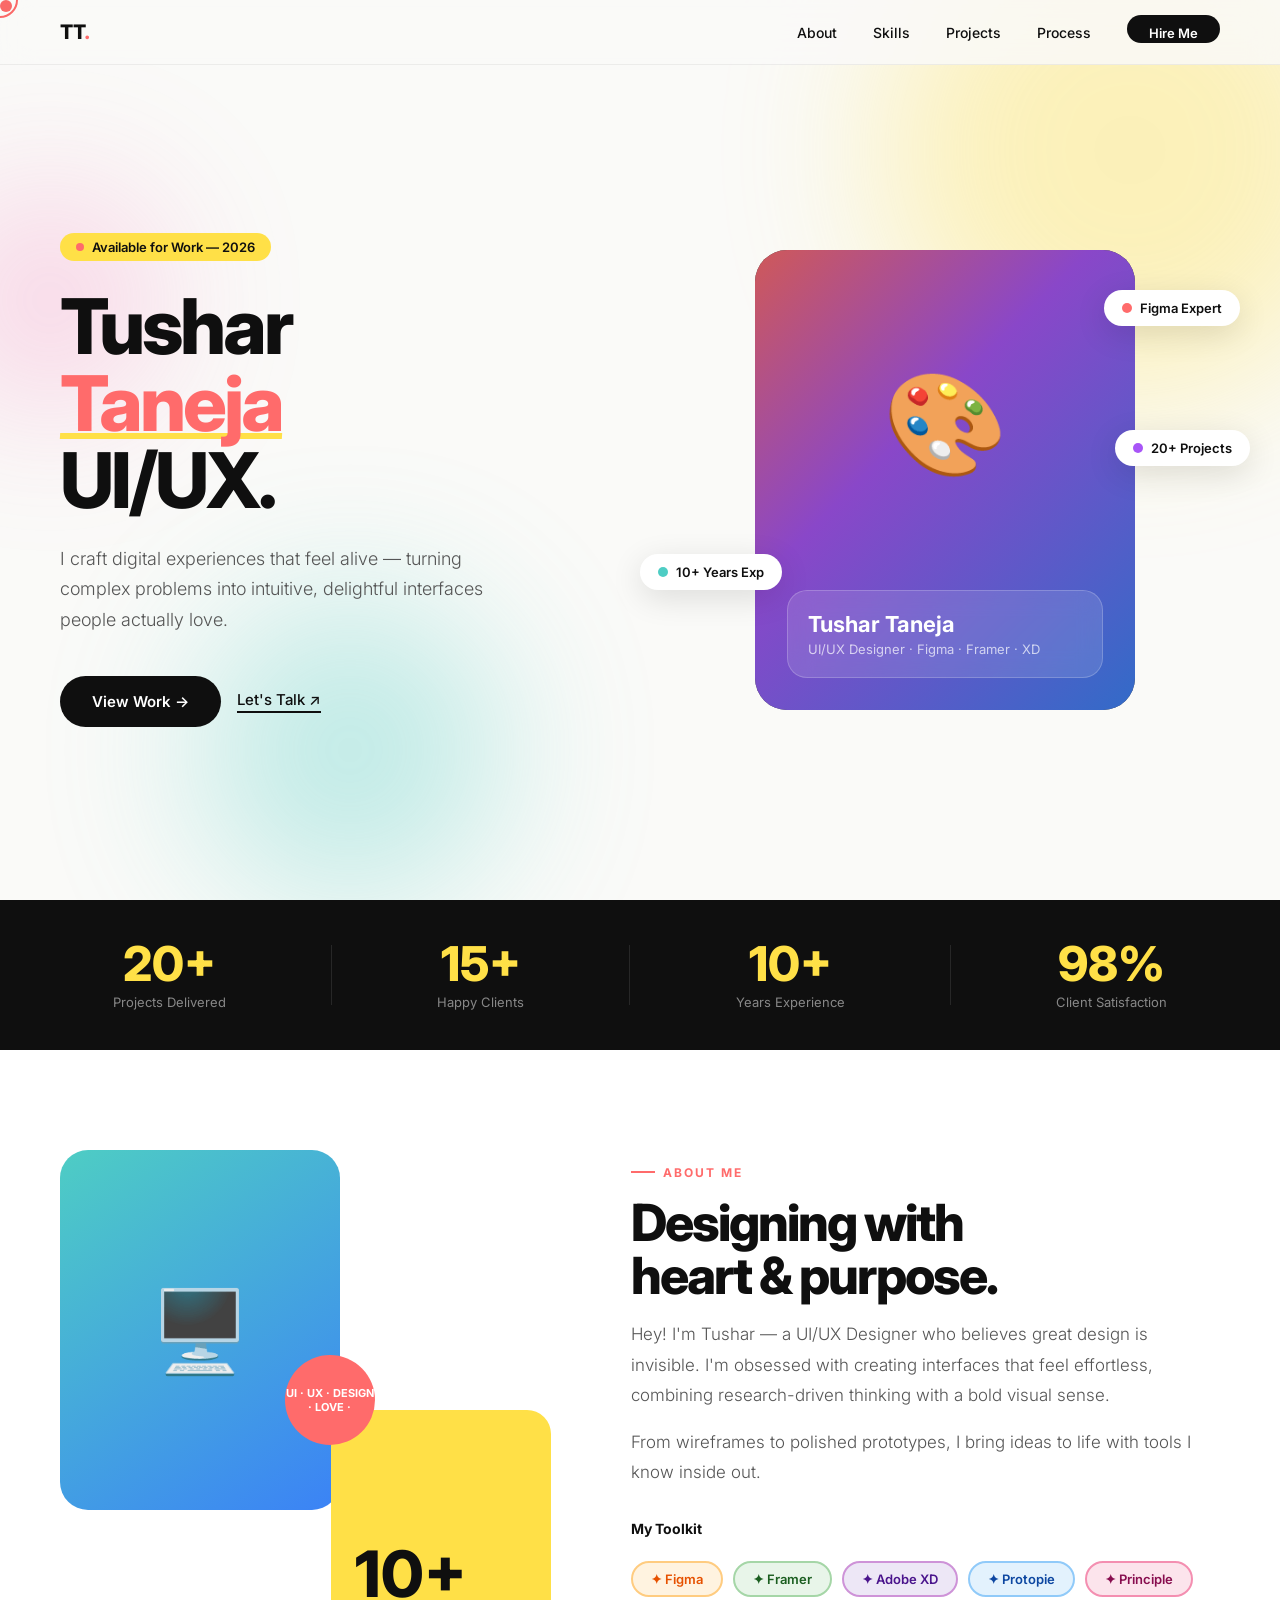
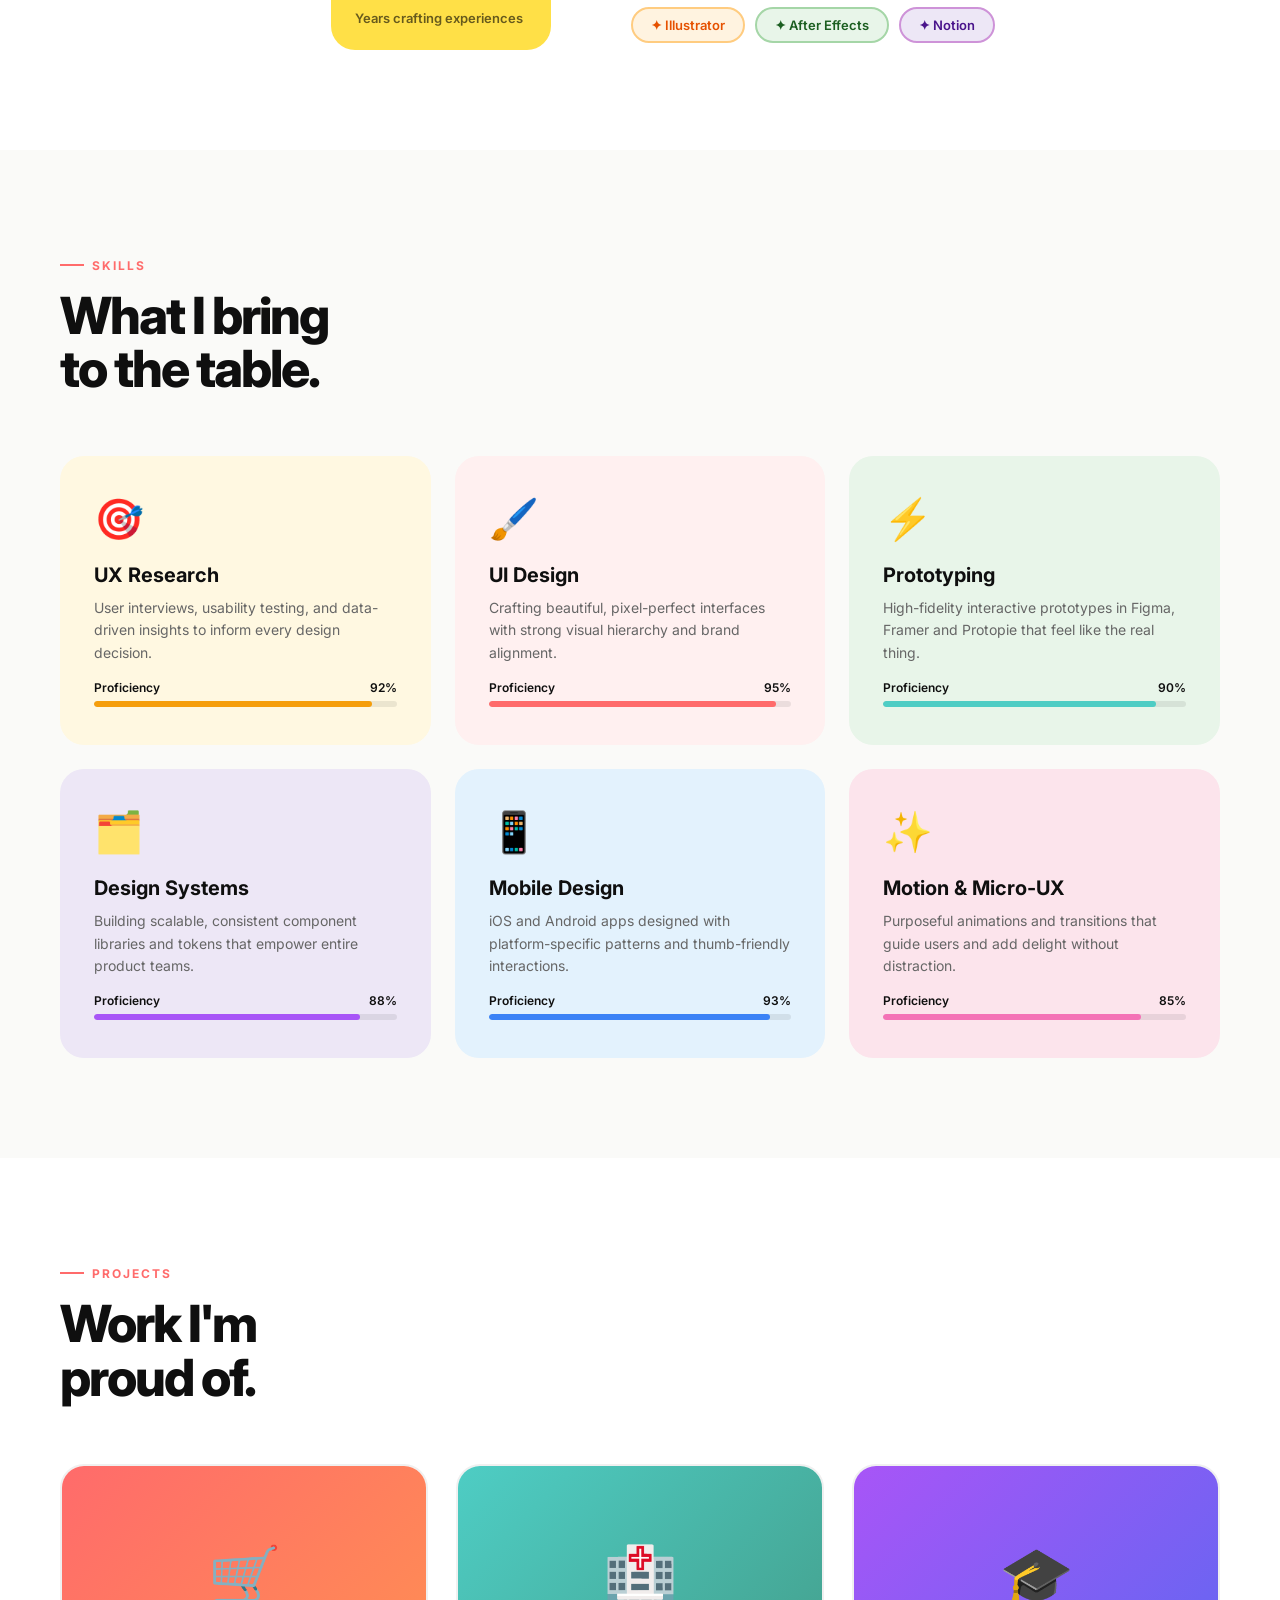
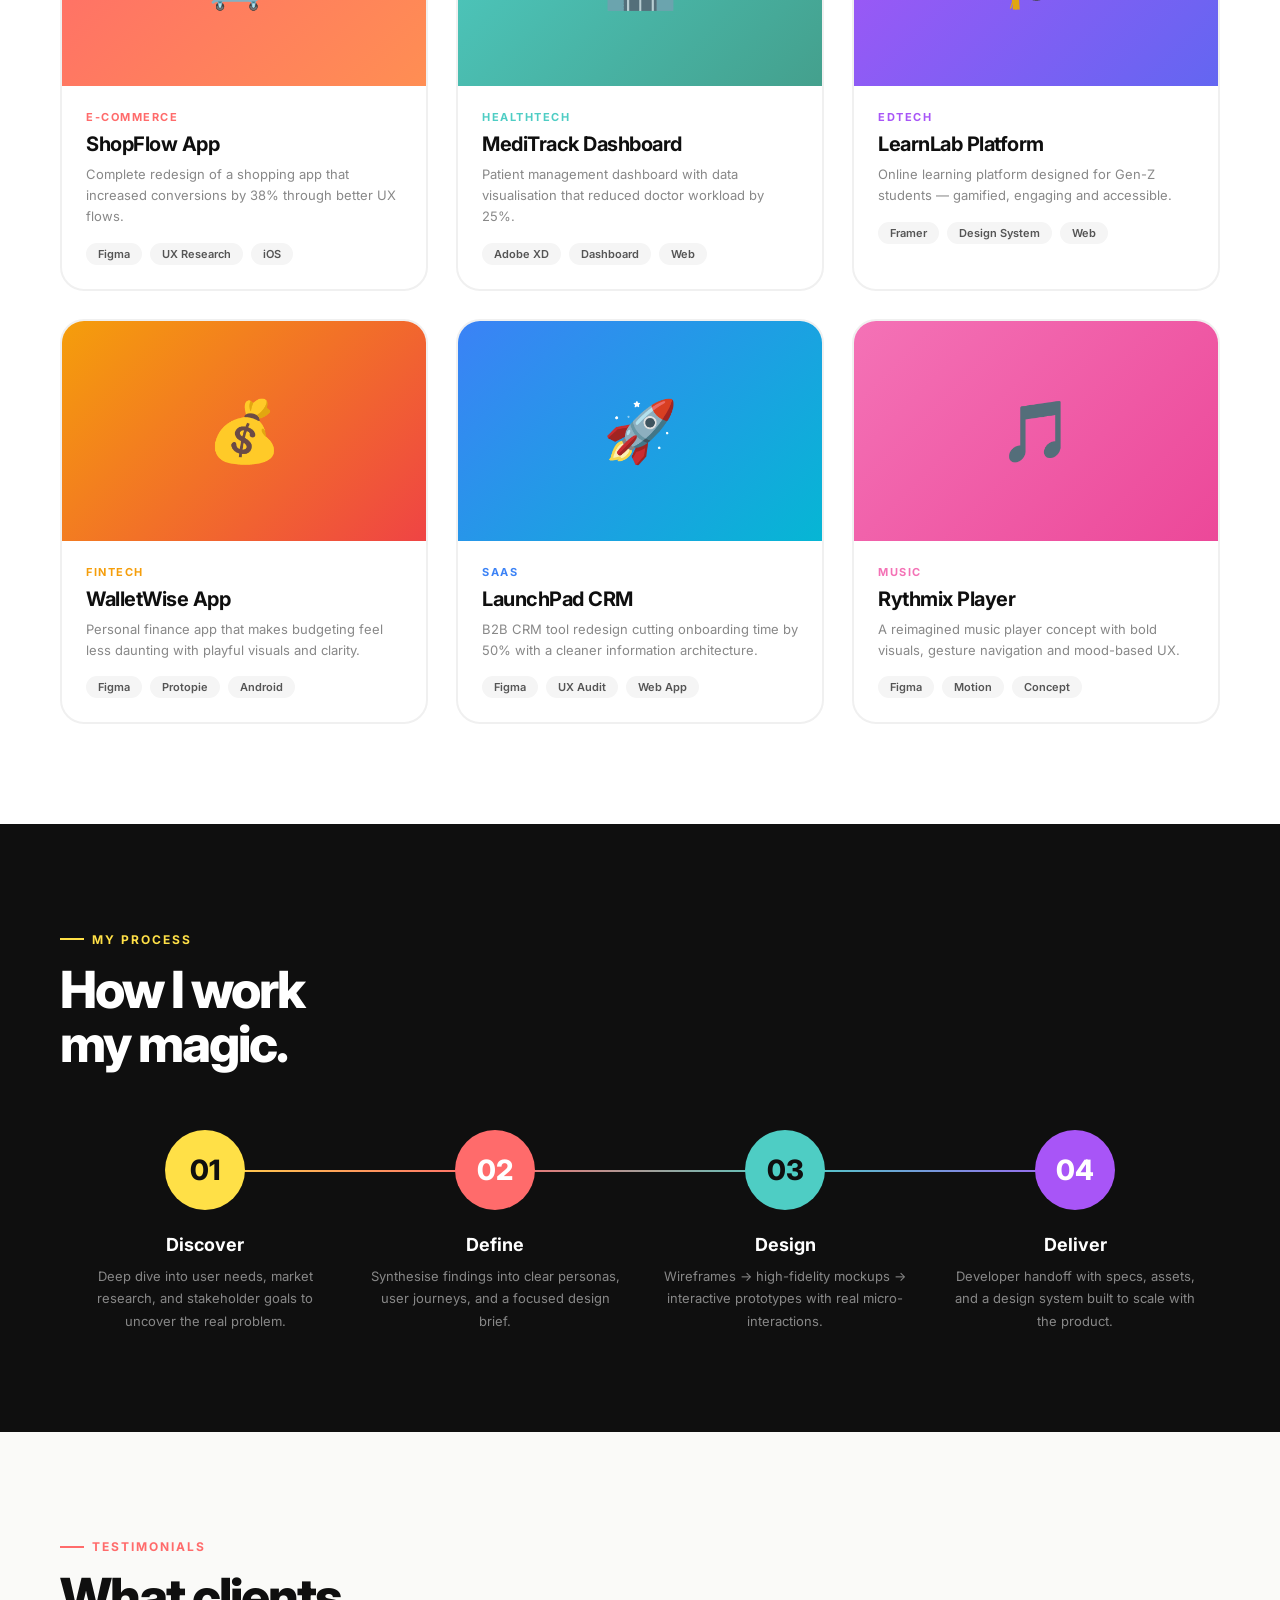
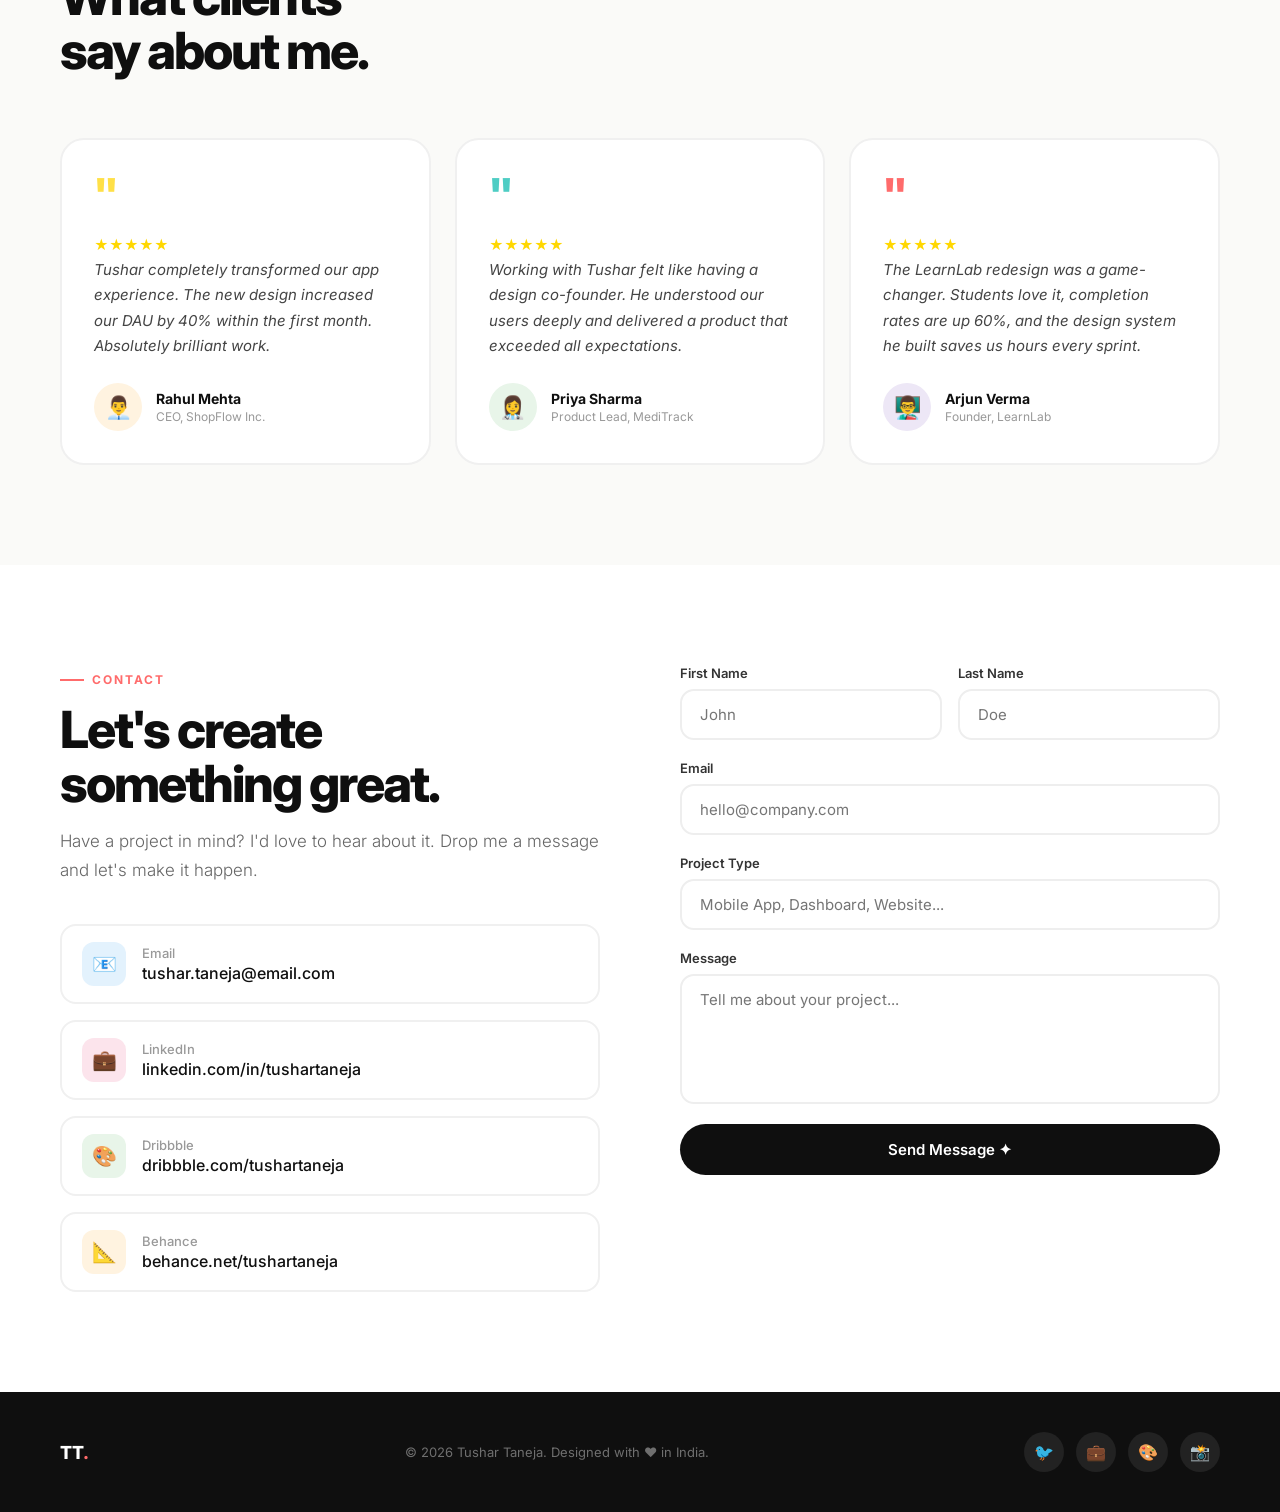
==== index.html @ 1ddfe926 "Rename home.html to index.html" ====
<!DOCTYPE html>
<html lang="en">
<head>
<meta charset="UTF-8"/>
<meta name="viewport" content="width=device-width, initial-scale=1.0"/>
<title>Tushar Taneja — UI/UX Designer</title>
<link href="https://fonts.googleapis.com/css2?family=Inter:wght@300;400;500;600;700;800;900&display=swap" rel="stylesheet"/>
<style>
  :root {
    --yellow: #FFE047;
    --coral: #FF6B6B;
    --mint: #4ECDC4;
    --purple: #A855F7;
    --blue: #3B82F6;
    --pink: #F472B6;
    --orange: #FB923C;
    --dark: #0F0F0F;
    --light: #FAFAF8;
    --card-bg: #ffffff;
  }

  *, *::before, *::after { box-sizing: border-box; margin: 0; padding: 0; }

  html { scroll-behavior: smooth; }

  body {
    font-family: 'Inter', sans-serif;
    background: var(--light);
    color: var(--dark);
    overflow-x: hidden;
    cursor: none;
  }

  /* Custom Cursor */
  .cursor {
    width: 12px; height: 12px;
    background: var(--coral);
    border-radius: 50%;
    position: fixed;
    top: 0; left: 0;
    pointer-events: none;
    z-index: 9999;
    transition: transform 0.1s ease;
    mix-blend-mode: multiply;
  }
  .cursor-follower {
    width: 36px; height: 36px;
    border: 2px solid var(--coral);
    border-radius: 50%;
    position: fixed;
    top: 0; left: 0;
    pointer-events: none;
    z-index: 9998;
    transition: all 0.15s ease;
    mix-blend-mode: multiply;
  }

  /* NAV */
  nav {
    position: fixed; top: 0; left: 0; right: 0;
    z-index: 100;
    display: flex; align-items: center; justify-content: space-between;
    padding: 20px 60px;
    background: rgba(250,250,248,0.85);
    backdrop-filter: blur(16px);
    border-bottom: 1px solid rgba(0,0,0,0.06);
  }

  .nav-logo {
    font-family: 'Inter', sans-serif;
    font-weight: 800;
    font-size: 20px;
    letter-spacing: -0.5px;
  }
  .nav-logo span { color: var(--coral); }

  .nav-links { display: flex; gap: 36px; list-style: none; }
  .nav-links a {
    font-size: 14px;
    font-weight: 500;
    color: var(--dark);
    text-decoration: none;
    position: relative;
    padding-bottom: 2px;
  }
  .nav-links a::after {
    content: '';
    position: absolute; bottom: 0; left: 0;
    width: 0; height: 2px;
    background: var(--coral);
    transition: width 0.3s ease;
  }
  .nav-links a:hover::after { width: 100%; }

  .nav-cta {
    background: var(--dark);
    color: #fff !important;
    padding: 10px 22px;
    border-radius: 100px;
    font-size: 13px !important;
    font-weight: 600 !important;
    transition: background 0.2s;
  }
  .nav-cta:hover { background: var(--coral) !important; }
  .nav-cta::after { display: none !important; }

  /* HERO */
  .hero {
    min-height: 100vh;
    padding: 140px 60px 80px;
    display: grid;
    grid-template-columns: 1fr 1fr;
    align-items: center;
    gap: 60px;
    position: relative;
    overflow: hidden;
  }

  .hero-bg-blob {
    position: absolute;
    border-radius: 50%;
    filter: blur(80px);
    opacity: 0.35;
    pointer-events: none;
  }
  .blob1 { width: 500px; height: 500px; background: var(--yellow); top: -100px; right: -100px; animation: float 6s ease-in-out infinite; }
  .blob2 { width: 300px; height: 300px; background: var(--mint); bottom: 0; left: 200px; animation: float 8s ease-in-out infinite reverse; }
  .blob3 { width: 200px; height: 200px; background: var(--pink); top: 200px; left: -50px; animation: float 7s ease-in-out infinite 2s; }

  @keyframes float {
    0%, 100% { transform: translateY(0px) scale(1); }
    50% { transform: translateY(-30px) scale(1.05); }
  }

  .hero-left { position: relative; z-index: 1; }

  .hero-tag {
    display: inline-flex; align-items: center; gap: 8px;
    background: var(--yellow);
    color: var(--dark);
    padding: 6px 16px;
    border-radius: 100px;
    font-size: 13px;
    font-weight: 600;
    margin-bottom: 28px;
    animation: slideDown 0.6s ease both;
  }
  .hero-tag span { width: 8px; height: 8px; background: var(--coral); border-radius: 50%; animation: pulse 1.5s infinite; }
  @keyframes pulse { 0%,100% { opacity:1; } 50% { opacity:0.3; } }

  h1 {
    font-family: 'Inter', sans-serif;
    font-size: clamp(52px, 6vw, 88px);
    font-weight: 800;
    line-height: 1.0;
    letter-spacing: -3px;
    margin-bottom: 24px;
    animation: slideUp 0.7s ease 0.1s both;
  }

  h1 .highlight {
    position: relative;
    display: inline-block;
    color: var(--coral);
  }
  h1 .highlight::after {
    content: '';
    position: absolute;
    bottom: 4px; left: 0; right: 0;
    height: 6px;
    background: var(--yellow);
    z-index: -1;
    transform: skewX(-4deg);
  }

  .hero-desc {
    font-size: 18px;
    line-height: 1.7;
    color: #555;
    max-width: 460px;
    margin-bottom: 40px;
    font-weight: 300;
    animation: slideUp 0.7s ease 0.2s both;
  }

  .hero-btns {
    display: flex; gap: 16px; align-items: center;
    animation: slideUp 0.7s ease 0.3s both;
  }

  .btn-primary {
    background: var(--dark);
    color: #fff;
    padding: 16px 32px;
    border-radius: 100px;
    font-size: 15px;
    font-weight: 600;
    text-decoration: none;
    transition: all 0.25s ease;
    display: inline-flex; align-items: center; gap: 8px;
  }
  .btn-primary:hover { background: var(--coral); transform: translateY(-2px); box-shadow: 0 12px 32px rgba(255,107,107,0.35); }

  .btn-secondary {
    color: var(--dark);
    font-size: 15px;
    font-weight: 500;
    text-decoration: none;
    display: inline-flex; align-items: center; gap: 6px;
    border-bottom: 2px solid var(--dark);
    padding-bottom: 2px;
    transition: all 0.2s;
  }
  .btn-secondary:hover { color: var(--coral); border-color: var(--coral); }

  .hero-right {
    position: relative; z-index: 1;
    display: flex; justify-content: center; align-items: center;
    animation: slideUp 0.8s ease 0.2s both;
  }

  .hero-card {
    width: 380px; height: 460px;
    background: var(--dark);
    border-radius: 32px;
    position: relative;
    overflow: hidden;
    display: flex; flex-direction: column; justify-content: flex-end;
    padding: 32px;
  }

  .hero-card-bg {
    position: absolute; inset: 0;
    background: linear-gradient(135deg, #FF6B6B 0%, #A855F7 40%, #3B82F6 100%);
    opacity: 0.8;
  }

  .hero-avatar {
    position: absolute;
    top: 0; left: 0; right: 0;
    height: 75%;
    display: flex; justify-content: center; align-items: center;
    font-size: 100px;
  }

  .hero-card-info {
    position: relative; z-index: 1;
    background: rgba(255,255,255,0.12);
    backdrop-filter: blur(12px);
    border: 1px solid rgba(255,255,255,0.2);
    border-radius: 20px;
    padding: 20px;
  }
  .hero-card-info h3 {
    font-family: 'Inter', sans-serif;
    color: #fff;
    font-size: 22px;
    font-weight: 700;
  }
  .hero-card-info p { color: rgba(255,255,255,0.7); font-size: 13px; margin-top: 4px; }

  .floating-chip {
    position: absolute;
    background: #fff;
    border-radius: 100px;
    padding: 10px 18px;
    font-size: 13px;
    font-weight: 600;
    display: flex; align-items: center; gap: 8px;
    box-shadow: 0 8px 32px rgba(0,0,0,0.12);
    white-space: nowrap;
  }
  .chip1 { top: 40px; right: -20px; animation: float 5s ease-in-out infinite; }
  .chip2 { bottom: 120px; left: -30px; animation: float 6s ease-in-out infinite 1s; }
  .chip3 { top: 180px; right: -30px; animation: float 7s ease-in-out infinite 0.5s; }
  .chip-dot { width: 10px; height: 10px; border-radius: 50%; }

  /* STATS BAR */
  .stats-bar {
    background: var(--dark);
    padding: 40px 60px;
    display: flex; justify-content: space-around; align-items: center;
  }
  .stat { text-align: center; }
  .stat-num {
    font-family: 'Inter', sans-serif;
    font-size: 48px;
    font-weight: 800;
    color: var(--yellow);
    line-height: 1;
  }
  .stat-label { color: rgba(255,255,255,0.5); font-size: 13px; margin-top: 6px; }
  .stat-divider { width: 1px; height: 60px; background: rgba(255,255,255,0.1); }

  /* SECTIONS COMMON */
  section { padding: 100px 60px; }
  .section-tag {
    display: inline-flex; align-items: center; gap: 8px;
    font-size: 12px; font-weight: 700; text-transform: uppercase;
    letter-spacing: 2px; margin-bottom: 16px; color: var(--coral);
  }
  .section-tag::before { content: ''; width: 24px; height: 2px; background: var(--coral); }

  .section-title {
    font-family: 'Inter', sans-serif;
    font-size: clamp(36px, 4vw, 56px);
    font-weight: 800;
    letter-spacing: -2px;
    line-height: 1.05;
    margin-bottom: 16px;
  }

  /* ABOUT */
  .about { background: #fff; }
  .about-grid { display: grid; grid-template-columns: 1fr 1.2fr; gap: 80px; align-items: center; }

  .about-visual {
    position: relative;
    height: 500px;
  }

  .about-main-card {
    position: absolute;
    top: 0; left: 0;
    width: 280px; height: 360px;
    border-radius: 28px;
    overflow: hidden;
    background: linear-gradient(145deg, var(--mint), var(--blue));
    display: flex; align-items: center; justify-content: center;
    font-size: 80px;
  }

  .about-accent-card {
    position: absolute;
    bottom: 0; right: 0;
    width: 220px; height: 240px;
    border-radius: 24px;
    background: var(--yellow);
    display: flex; flex-direction: column; justify-content: flex-end;
    padding: 24px;
  }
  .about-accent-card .big-text {
    font-family: 'Inter', sans-serif;
    font-size: 64px;
    font-weight: 800;
    line-height: 1;
    color: var(--dark);
  }
  .about-accent-card p { font-size: 13px; font-weight: 600; color: rgba(0,0,0,0.6); margin-top: 4px; }

  .about-sticker {
    position: absolute;
    top: 50%; left: 55%;
    transform: translate(-50%, -50%);
    background: var(--coral);
    color: #fff;
    width: 90px; height: 90px;
    border-radius: 50%;
    display: flex; align-items: center; justify-content: center;
    font-family: 'Inter', sans-serif;
    font-size: 11px;
    font-weight: 700;
    text-align: center;
    line-height: 1.3;
    animation: spin 12s linear infinite;
  }
  @keyframes spin { from { transform: translate(-50%, -50%) rotate(0deg); } to { transform: translate(-50%, -50%) rotate(360deg); } }

  .about-desc {
    font-size: 17px;
    line-height: 1.8;
    color: #555;
    font-weight: 300;
    margin-bottom: 32px;
  }

  .tools-grid {
    display: flex; flex-wrap: wrap; gap: 10px;
    margin-top: 24px;
  }
  .tool-chip {
    padding: 8px 18px;
    border-radius: 100px;
    font-size: 13px;
    font-weight: 600;
    border: 2px solid transparent;
    transition: all 0.2s;
  }
  .tool-chip:hover { transform: translateY(-2px); }
  .tc1 { background: #FFF3E0; color: #E65100; border-color: #FFCC80; }
  .tc2 { background: #E8F5E9; color: #1B5E20; border-color: #A5D6A7; }
  .tc3 { background: #EDE7F6; color: #4A148C; border-color: #CE93D8; }
  .tc4 { background: #E3F2FD; color: #0D47A1; border-color: #90CAF9; }
  .tc5 { background: #FCE4EC; color: #880E4F; border-color: #F48FB1; }

  /* SKILLS */
  .skills { background: var(--light); }
  .skills-grid { display: grid; grid-template-columns: repeat(3, 1fr); gap: 24px; margin-top: 60px; }

  .skill-card {
    padding: 36px 32px;
    border-radius: 24px;
    border: 2px solid transparent;
    transition: all 0.3s ease;
    position: relative;
    overflow: hidden;
  }
  .skill-card::before {
    content: '';
    position: absolute; inset: 0;
    opacity: 0;
    transition: opacity 0.3s;
  }
  .skill-card:hover { transform: translateY(-6px); border-color: transparent; }
  .skill-card:hover::before { opacity: 1; }

  .sk1 { background: #FFF8E1; } .sk1:hover { background: #FFE047; }
  .sk2 { background: #FFF0F0; } .sk2:hover { background: #FFCDD2; }
  .sk3 { background: #E8F5E9; } .sk3:hover { background: #C8E6C9; }
  .sk4 { background: #EDE7F6; } .sk4:hover { background: #D1C4E9; }
  .sk5 { background: #E3F2FD; } .sk5:hover { background: #BBDEFB; }
  .sk6 { background: #FCE4EC; } .sk6:hover { background: #F8BBD0; }

  .skill-icon { font-size: 40px; margin-bottom: 20px; }
  .skill-name {
    font-family: 'Inter', sans-serif;
    font-size: 20px;
    font-weight: 700;
    margin-bottom: 10px;
  }
  .skill-desc { font-size: 14px; color: #666; line-height: 1.6; }

  .skill-bar-wrap { margin-top: 16px; }
  .skill-bar-label { display: flex; justify-content: space-between; font-size: 12px; font-weight: 600; margin-bottom: 6px; }
  .skill-bar-track { height: 6px; background: rgba(0,0,0,0.08); border-radius: 100px; overflow: hidden; }
  .skill-bar-fill { height: 100%; border-radius: 100px; transition: width 1s ease; }

  /* PROJECTS */
  .projects { background: #fff; }
  .projects-grid { display: grid; grid-template-columns: repeat(3, 1fr); gap: 28px; margin-top: 60px; }

  .project-card {
    border-radius: 24px;
    overflow: hidden;
    border: 2px solid #f0f0f0;
    transition: all 0.35s ease;
    background: #fff;
    cursor: pointer;
  }
  .project-card:hover { transform: translateY(-8px); box-shadow: 0 24px 60px rgba(0,0,0,0.1); border-color: transparent; }

  .project-thumb {
    height: 220px;
    display: flex; align-items: center; justify-content: center;
    font-size: 60px;
    position: relative;
    overflow: hidden;
  }

  .project-thumb-overlay {
    position: absolute; inset: 0;
    background: rgba(0,0,0,0.5);
    display: flex; align-items: center; justify-content: center;
    opacity: 0;
    transition: opacity 0.3s;
  }
  .project-card:hover .project-thumb-overlay { opacity: 1; }

  .view-btn {
    background: #fff;
    color: var(--dark);
    padding: 12px 24px;
    border-radius: 100px;
    font-size: 13px;
    font-weight: 700;
    text-decoration: none;
  }

  .p1 { background: linear-gradient(135deg, #FF6B6B, #FF8E53); }
  .p2 { background: linear-gradient(135deg, #4ECDC4, #44A08D); }
  .p3 { background: linear-gradient(135deg, #A855F7, #6366F1); }
  .p4 { background: linear-gradient(135deg, #F59E0B, #EF4444); }
  .p5 { background: linear-gradient(135deg, #3B82F6, #06B6D4); }
  .p6 { background: linear-gradient(135deg, #F472B6, #EC4899); }

  .project-body { padding: 24px; }
  .project-tag {
    font-size: 11px;
    font-weight: 700;
    text-transform: uppercase;
    letter-spacing: 1.5px;
    margin-bottom: 8px;
  }
  .project-name {
    font-family: 'Inter', sans-serif;
    font-size: 20px;
    font-weight: 700;
    margin-bottom: 8px;
    letter-spacing: -0.5px;
  }
  .project-desc { font-size: 13px; color: #888; line-height: 1.6; margin-bottom: 16px; }
  .project-chips { display: flex; gap: 8px; flex-wrap: wrap; }
  .project-chip {
    font-size: 11px;
    font-weight: 600;
    padding: 4px 12px;
    border-radius: 100px;
    background: #f5f5f5;
    color: #555;
  }

  /* PROCESS */
  .process { background: var(--dark); color: #fff; }
  .process .section-tag { color: var(--yellow); }
  .process .section-tag::before { background: var(--yellow); }
  .process .section-title { color: #fff; }

  .process-steps {
    display: grid; grid-template-columns: repeat(4, 1fr);
    gap: 0;
    margin-top: 60px;
    position: relative;
  }
  .process-steps::before {
    content: '';
    position: absolute;
    top: 40px; left: 10%; right: 10%;
    height: 2px;
    background: linear-gradient(to right, var(--yellow), var(--coral), var(--mint), var(--purple));
    z-index: 0;
  }

  .process-step { text-align: center; padding: 0 20px; position: relative; z-index: 1; }
  .step-num {
    width: 80px; height: 80px;
    border-radius: 50%;
    display: flex; align-items: center; justify-content: center;
    font-family: 'Inter', sans-serif;
    font-size: 28px;
    font-weight: 800;
    margin: 0 auto 24px;
    position: relative;
  }
  .sn1 { background: var(--yellow); color: var(--dark); }
  .sn2 { background: var(--coral); color: #fff; }
  .sn3 { background: var(--mint); color: var(--dark); }
  .sn4 { background: var(--purple); color: #fff; }

  .step-title {
    font-family: 'Inter', sans-serif;
    font-size: 18px;
    font-weight: 700;
    margin-bottom: 10px;
    color: #fff;
  }
  .step-desc { font-size: 13px; color: rgba(255,255,255,0.5); line-height: 1.7; }

  /* TESTIMONIALS */
  .testimonials { background: var(--light); }
  .testi-grid { display: grid; grid-template-columns: repeat(3, 1fr); gap: 24px; margin-top: 60px; }

  .testi-card {
    background: #fff;
    border-radius: 24px;
    padding: 32px;
    border: 2px solid #f0f0f0;
    transition: all 0.3s;
    position: relative;
  }
  .testi-card:hover { transform: translateY(-4px); box-shadow: 0 16px 40px rgba(0,0,0,0.08); }

  .testi-quote {
    font-size: 48px;
    line-height: 1;
    margin-bottom: 16px;
    font-family: 'Inter', sans-serif;
    font-weight: 800;
  }
  .tq1 { color: var(--yellow); }
  .tq2 { color: var(--mint); }
  .tq3 { color: var(--coral); }

  .testi-text { font-size: 15px; line-height: 1.7; color: #444; margin-bottom: 24px; font-style: italic; }
  .testi-author { display: flex; align-items: center; gap: 14px; }
  .testi-avatar {
    width: 48px; height: 48px;
    border-radius: 50%;
    display: flex; align-items: center; justify-content: center;
    font-size: 22px;
    flex-shrink: 0;
  }
  .ta1 { background: #FFF3E0; }
  .ta2 { background: #E8F5E9; }
  .ta3 { background: #EDE7F6; }
  .testi-name { font-weight: 700; font-size: 14px; }
  .testi-role { font-size: 12px; color: #999; margin-top: 2px; }
  .stars { color: #FFD700; font-size: 14px; margin-bottom: 4px; }

  /* CONTACT */
  .contact { background: #fff; }
  .contact-inner {
    display: grid; grid-template-columns: 1fr 1fr; gap: 80px; align-items: start;
  }

  .contact-left .section-title { margin-bottom: 20px; }
  .contact-desc { font-size: 17px; color: #666; line-height: 1.7; font-weight: 300; margin-bottom: 40px; }

  .contact-links { display: flex; flex-direction: column; gap: 16px; }
  .contact-link {
    display: flex; align-items: center; gap: 16px;
    padding: 16px 20px;
    border-radius: 16px;
    border: 2px solid #f0f0f0;
    text-decoration: none;
    color: var(--dark);
    transition: all 0.25s;
    font-weight: 500;
  }
  .contact-link:hover { border-color: var(--coral); background: #FFF5F5; transform: translateX(6px); }
  .cl-icon {
    width: 44px; height: 44px;
    border-radius: 12px;
    display: flex; align-items: center; justify-content: center;
    font-size: 20px;
    flex-shrink: 0;
  }
  .ci1 { background: #E3F2FD; }
  .ci2 { background: #FCE4EC; }
  .ci3 { background: #E8F5E9; }
  .ci4 { background: #FFF3E0; }

  .contact-form { display: flex; flex-direction: column; gap: 20px; }
  .form-group { display: flex; flex-direction: column; gap: 8px; }
  .form-label { font-size: 13px; font-weight: 600; color: #333; }

  .form-input, .form-textarea {
    padding: 14px 18px;
    border: 2px solid #eee;
    border-radius: 14px;
    font-size: 15px;
    font-family: 'Inter', sans-serif;
    transition: border-color 0.2s;
    outline: none;
    width: 100%;
    resize: none;
  }
  .form-input:focus, .form-textarea:focus { border-color: var(--coral); }
  .form-textarea { height: 130px; }

  .form-row { display: grid; grid-template-columns: 1fr 1fr; gap: 16px; }

  .submit-btn {
    background: var(--dark);
    color: #fff;
    padding: 16px 32px;
    border: none;
    border-radius: 100px;
    font-size: 15px;
    font-weight: 600;
    font-family: 'Inter', sans-serif;
    cursor: pointer;
    transition: all 0.25s;
    display: flex; align-items: center; gap: 8px;
    justify-content: center;
  }
  .submit-btn:hover { background: var(--coral); transform: translateY(-2px); box-shadow: 0 12px 32px rgba(255,107,107,0.3); }

  /* FOOTER */
  footer {
    background: var(--dark);
    padding: 40px 60px;
    display: flex; align-items: center; justify-content: space-between;
  }
  .footer-logo {
    font-family: 'Inter', sans-serif;
    font-weight: 800;
    font-size: 18px;
    color: #fff;
  }
  .footer-logo span { color: var(--coral); }
  .footer-copy { font-size: 13px; color: rgba(255,255,255,0.4); }
  .footer-socials { display: flex; gap: 12px; }
  .social-btn {
    width: 40px; height: 40px;
    border-radius: 50%;
    background: rgba(255,255,255,0.08);
    display: flex; align-items: center; justify-content: center;
    font-size: 16px;
    text-decoration: none;
    transition: background 0.2s;
    cursor: pointer;
  }
  .social-btn:hover { background: var(--coral); }

  /* ANIMATIONS */
  @keyframes slideDown { from { opacity:0; transform: translateY(-20px); } to { opacity:1; transform: translateY(0); } }
  @keyframes slideUp { from { opacity:0; transform: translateY(30px); } to { opacity:1; transform: translateY(0); } }

  .reveal {
    opacity: 0;
    transform: translateY(40px);
    transition: all 0.7s ease;
  }
  .reveal.visible { opacity: 1; transform: translateY(0); }

  /* SCROLLBAR */
  ::-webkit-scrollbar { width: 6px; }
  ::-webkit-scrollbar-track { background: #f0f0f0; }
  ::-webkit-scrollbar-thumb { background: var(--coral); border-radius: 10px; }

  @media (max-width: 768px) {
    nav { padding: 16px 24px; }
    .nav-links { display: none; }
    .hero, .about-grid, .contact-inner { grid-template-columns: 1fr; padding: 100px 24px 60px; gap: 40px; }
    section { padding: 60px 24px; }
    .projects-grid, .skills-grid, .testi-grid { grid-template-columns: 1fr; }
    .process-steps { grid-template-columns: 1fr 1fr; }
    .process-steps::before { display: none; }
    .stats-bar { padding: 32px 24px; flex-wrap: wrap; gap: 32px; }
    .stat-divider { display: none; }
    footer { flex-direction: column; gap: 20px; text-align: center; }
  }
</style>
</head>
<body>

<!-- Cursor -->
<div class="cursor" id="cursor"></div>
<div class="cursor-follower" id="cursorFollower"></div>

<!-- NAV -->
<nav>
  <div class="nav-logo">TT<span>.</span></div>
  <ul class="nav-links">
    <li><a href="#about">About</a></li>
    <li><a href="#skills">Skills</a></li>
    <li><a href="#projects">Projects</a></li>
    <li><a href="#process">Process</a></li>
    <li><a href="#contact" class="nav-cta">Hire Me</a></li>
  </ul>
</nav>

<!-- HERO -->
<section class="hero">
  <div class="hero-bg-blob blob1"></div>
  <div class="hero-bg-blob blob2"></div>
  <div class="hero-bg-blob blob3"></div>

  <div class="hero-left">
    <div class="hero-tag"><span></span> Available for Work — 2026</div>
    <h1>Tushar<br/><span class="highlight">Taneja</span><br/>UI/UX.</h1>
    <p class="hero-desc">I craft digital experiences that feel alive — turning complex problems into intuitive, delightful interfaces people actually love.</p>
    <div class="hero-btns">
      <a href="#projects" class="btn-primary">View Work →</a>
      <a href="#contact" class="btn-secondary">Let's Talk ↗</a>
    </div>
  </div>

  <div class="hero-right">
    <div class="hero-card">
      <div class="hero-card-bg"></div>
      <div class="hero-avatar">🎨</div>
      <div class="hero-card-info">
        <h3>Tushar Taneja</h3>
        <p>UI/UX Designer · Figma · Framer · XD</p>
      </div>
    </div>

    <div class="floating-chip chip1">
      <div class="chip-dot" style="background:#FF6B6B"></div>
      Figma Expert
    </div>
    <div class="floating-chip chip2">
      <div class="chip-dot" style="background:#4ECDC4"></div>
      10+ Years Exp
    </div>
    <div class="floating-chip chip3">
      <div class="chip-dot" style="background:#A855F7"></div>
      20+ Projects
    </div>
  </div>
</section>

<!-- STATS -->
<div class="stats-bar">
  <div class="stat"><div class="stat-num">20+</div><div class="stat-label">Projects Delivered</div></div>
  <div class="stat-divider"></div>
  <div class="stat"><div class="stat-num">15+</div><div class="stat-label">Happy Clients</div></div>
  <div class="stat-divider"></div>
  <div class="stat"><div class="stat-num">10+</div><div class="stat-label">Years Experience</div></div>
  <div class="stat-divider"></div>
  <div class="stat"><div class="stat-num">98%</div><div class="stat-label">Client Satisfaction</div></div>
</div>

<!-- ABOUT -->
<section class="about" id="about">
  <div class="about-grid">
    <div class="about-visual reveal">
      <div class="about-main-card">🖥️</div>
      <div class="about-accent-card">
        <div class="big-text">10+</div>
        <p>Years crafting experiences</p>
      </div>
      <div class="about-sticker">UI · UX · DESIGN · LOVE ·</div>
    </div>

    <div class="reveal">
      <div class="section-tag">About Me</div>
      <h2 class="section-title">Designing with<br/>heart & purpose.</h2>
      <p class="about-desc">Hey! I'm Tushar — a UI/UX Designer who believes great design is invisible. I'm obsessed with creating interfaces that feel effortless, combining research-driven thinking with a bold visual sense.</p>
      <p class="about-desc" style="margin-top:-16px">From wireframes to polished prototypes, I bring ideas to life with tools I know inside out.</p>

      <strong style="font-size:14px;font-weight:700;display:block;margin-bottom:12px;">My Toolkit</strong>
      <div class="tools-grid">
        <span class="tool-chip tc1">✦ Figma</span>
        <span class="tool-chip tc2">✦ Framer</span>

        <span class="tool-chip tc3">✦ Adobe XD</span>
        <span class="tool-chip tc4">✦ Protopie</span>
        <span class="tool-chip tc5">✦ Principle</span>
        <span class="tool-chip tc1">✦ Illustrator</span>
        <span class="tool-chip tc2">✦ After Effects</span>
        <span class="tool-chip tc3">✦ Notion</span>
      </div>
    </div>
  </div>
</section>

<!-- SKILLS -->
<section class="skills" id="skills">
  <div class="section-tag reveal">Skills</div>
  <h2 class="section-title reveal">What I bring<br/>to the table.</h2>

  <div class="skills-grid">
    <div class="skill-card sk1 reveal">
      <div class="skill-icon">🎯</div>
      <div class="skill-name">UX Research</div>
      <div class="skill-desc">User interviews, usability testing, and data-driven insights to inform every design decision.</div>
      <div class="skill-bar-wrap">
        <div class="skill-bar-label"><span>Proficiency</span><span>92%</span></div>
        <div class="skill-bar-track"><div class="skill-bar-fill" style="width:92%;background:#F59E0B"></div></div>
      </div>
    </div>

    <div class="skill-card sk2 reveal">
      <div class="skill-icon">🖌️</div>
      <div class="skill-name">UI Design</div>
      <div class="skill-desc">Crafting beautiful, pixel-perfect interfaces with strong visual hierarchy and brand alignment.</div>
      <div class="skill-bar-wrap">
        <div class="skill-bar-label"><span>Proficiency</span><span>95%</span></div>
        <div class="skill-bar-track"><div class="skill-bar-fill" style="width:95%;background:#FF6B6B"></div></div>
      </div>
    </div>

    <div class="skill-card sk3 reveal">
      <div class="skill-icon">⚡</div>
      <div class="skill-name">Prototyping</div>
      <div class="skill-desc">High-fidelity interactive prototypes in Figma, Framer and Protopie that feel like the real thing.</div>
      <div class="skill-bar-wrap">
        <div class="skill-bar-label"><span>Proficiency</span><span>90%</span></div>
        <div class="skill-bar-track"><div class="skill-bar-fill" style="width:90%;background:#4ECDC4"></div></div>
      </div>
    </div>

    <div class="skill-card sk4 reveal">
      <div class="skill-icon">🗂️</div>
      <div class="skill-name">Design Systems</div>
      <div class="skill-desc">Building scalable, consistent component libraries and tokens that empower entire product teams.</div>
      <div class="skill-bar-wrap">
        <div class="skill-bar-label"><span>Proficiency</span><span>88%</span></div>
        <div class="skill-bar-track"><div class="skill-bar-fill" style="width:88%;background:#A855F7"></div></div>
      </div>
    </div>

    <div class="skill-card sk5 reveal">
      <div class="skill-icon">📱</div>
      <div class="skill-name">Mobile Design</div>
      <div class="skill-desc">iOS and Android apps designed with platform-specific patterns and thumb-friendly interactions.</div>
      <div class="skill-bar-wrap">
        <div class="skill-bar-label"><span>Proficiency</span><span>93%</span></div>
        <div class="skill-bar-track"><div class="skill-bar-fill" style="width:93%;background:#3B82F6"></div></div>
      </div>
    </div>

    <div class="skill-card sk6 reveal">
      <div class="skill-icon">✨</div>
      <div class="skill-name">Motion & Micro-UX</div>
      <div class="skill-desc">Purposeful animations and transitions that guide users and add delight without distraction.</div>
      <div class="skill-bar-wrap">
        <div class="skill-bar-label"><span>Proficiency</span><span>85%</span></div>
        <div class="skill-bar-track"><div class="skill-bar-fill" style="width:85%;background:#F472B6"></div></div>
      </div>
    </div>
  </div>
</section>

<!-- PROJECTS -->
<section class="projects" id="projects">
  <div class="section-tag reveal">Projects</div>
  <h2 class="section-title reveal">Work I'm<br/>proud of.</h2>

  <div class="projects-grid">

    <div class="project-card reveal">
      <div class="project-thumb p1">
        🛒
        <div class="project-thumb-overlay"><a class="view-btn" href="#">View Case Study →</a></div>
      </div>
      <div class="project-body">
        <div class="project-tag" style="color:#FF6B6B">E-Commerce</div>
        <div class="project-name">ShopFlow App</div>
        <div class="project-desc">Complete redesign of a shopping app that increased conversions by 38% through better UX flows.</div>
        <div class="project-chips">
          <span class="project-chip">Figma</span>
          <span class="project-chip">UX Research</span>
          <span class="project-chip">iOS</span>
        </div>
      </div>
    </div>

    <div class="project-card reveal">
      <div class="project-thumb p2">
        🏥
        <div class="project-thumb-overlay"><a class="view-btn" href="#">View Case Study →</a></div>
      </div>
      <div class="project-body">
        <div class="project-tag" style="color:#4ECDC4">HealthTech</div>
        <div class="project-name">MediTrack Dashboard</div>
        <div class="project-desc">Patient management dashboard with data visualisation that reduced doctor workload by 25%.</div>
        <div class="project-chips">
          <span class="project-chip">Adobe XD</span>
          <span class="project-chip">Dashboard</span>
          <span class="project-chip">Web</span>
        </div>
      </div>
    </div>

    <div class="project-card reveal">
      <div class="project-thumb p3">
        🎓
        <div class="project-thumb-overlay"><a class="view-btn" href="#">View Case Study →</a></div>
      </div>
      <div class="project-body">
        <div class="project-tag" style="color:#A855F7">EdTech</div>
        <div class="project-name">LearnLab Platform</div>
        <div class="project-desc">Online learning platform designed for Gen-Z students — gamified, engaging and accessible.</div>
        <div class="project-chips">
          <span class="project-chip">Framer</span>
          <span class="project-chip">Design System</span>
          <span class="project-chip">Web</span>
        </div>
      </div>
    </div>

    <div class="project-card reveal">
      <div class="project-thumb p4">
        💰
        <div class="project-thumb-overlay"><a class="view-btn" href="#">View Case Study →</a></div>
      </div>
      <div class="project-body">
        <div class="project-tag" style="color:#F59E0B">FinTech</div>
        <div class="project-name">WalletWise App</div>
        <div class="project-desc">Personal finance app that makes budgeting feel less daunting with playful visuals and clarity.</div>
        <div class="project-chips">
          <span class="project-chip">Figma</span>
          <span class="project-chip">Protopie</span>
          <span class="project-chip">Android</span>
        </div>
      </div>
    </div>

    <div class="project-card reveal">
      <div class="project-thumb p5">
        🚀
        <div class="project-thumb-overlay"><a class="view-btn" href="#">View Case Study →</a></div>
      </div>
      <div class="project-body">
        <div class="project-tag" style="color:#3B82F6">SaaS</div>
        <div class="project-name">LaunchPad CRM</div>
        <div class="project-desc">B2B CRM tool redesign cutting onboarding time by 50% with a cleaner information architecture.</div>
        <div class="project-chips">
          <span class="project-chip">Figma</span>
          <span class="project-chip">UX Audit</span>
          <span class="project-chip">Web App</span>
        </div>
      </div>
    </div>

    <div class="project-card reveal">
      <div class="project-thumb p6">
        🎵
        <div class="project-thumb-overlay"><a class="view-btn" href="#">View Case Study →</a></div>
      </div>
      <div class="project-body">
        <div class="project-tag" style="color:#F472B6">Music</div>
        <div class="project-name">Rythmix Player</div>
        <div class="project-desc">A reimagined music player concept with bold visuals, gesture navigation and mood-based UX.</div>
        <div class="project-chips">
          <span class="project-chip">Figma</span>
          <span class="project-chip">Motion</span>
          <span class="project-chip">Concept</span>
        </div>
      </div>
    </div>
  </div>
</section>

<!-- PROCESS -->
<section class="process" id="process">
  <div class="section-tag reveal">My Process</div>
  <h2 class="section-title reveal">How I work<br/>my magic.</h2>

  <div class="process-steps">
    <div class="process-step reveal">
      <div class="step-num sn1">01</div>
      <div class="step-title">Discover</div>
      <div class="step-desc">Deep dive into user needs, market research, and stakeholder goals to uncover the real problem.</div>
    </div>
    <div class="process-step reveal">
      <div class="step-num sn2">02</div>
      <div class="step-title">Define</div>
      <div class="step-desc">Synthesise findings into clear personas, user journeys, and a focused design brief.</div>
    </div>
    <div class="process-step reveal">
      <div class="step-num sn3">03</div>
      <div class="step-title">Design</div>
      <div class="step-desc">Wireframes → high-fidelity mockups → interactive prototypes with real micro-interactions.</div>
    </div>
    <div class="process-step reveal">
      <div class="step-num sn4">04</div>
      <div class="step-title">Deliver</div>
      <div class="step-desc">Developer handoff with specs, assets, and a design system built to scale with the product.</div>
    </div>
  </div>
</section>

<!-- TESTIMONIALS -->
<section class="testimonials" id="testimonials">
  <div class="section-tag reveal">Testimonials</div>
  <h2 class="section-title reveal">What clients<br/>say about me.</h2>

  <div class="testi-grid">
    <div class="testi-card reveal">
      <div class="testi-quote tq1">"</div>
      <div class="stars">★★★★★</div>
      <div class="testi-text">Tushar completely transformed our app experience. The new design increased our DAU by 40% within the first month. Absolutely brilliant work.</div>
      <div class="testi-author">
        <div class="testi-avatar ta1">👨‍💼</div>
        <div>
          <div class="testi-name">Rahul Mehta</div>
          <div class="testi-role">CEO, ShopFlow Inc.</div>
        </div>
      </div>
    </div>

    <div class="testi-card reveal">
      <div class="testi-quote tq2">"</div>
      <div class="stars">★★★★★</div>
      <div class="testi-text">Working with Tushar felt like having a design co-founder. He understood our users deeply and delivered a product that exceeded all expectations.</div>
      <div class="testi-author">
        <div class="testi-avatar ta2">👩‍⚕️</div>
        <div>
          <div class="testi-name">Priya Sharma</div>
          <div class="testi-role">Product Lead, MediTrack</div>
        </div>
      </div>
    </div>

    <div class="testi-card reveal">
      <div class="testi-quote tq3">"</div>
      <div class="stars">★★★★★</div>
      <div class="testi-text">The LearnLab redesign was a game-changer. Students love it, completion rates are up 60%, and the design system he built saves us hours every sprint.</div>
      <div class="testi-author">
        <div class="testi-avatar ta3">👨‍🏫</div>
        <div>
          <div class="testi-name">Arjun Verma</div>
          <div class="testi-role">Founder, LearnLab</div>
        </div>
      </div>
    </div>
  </div>
</section>

<!-- CONTACT -->
<section class="contact" id="contact">
  <div class="contact-inner">
    <div class="reveal">
      <div class="section-tag">Contact</div>
      <h2 class="section-title">Let's create<br/>something great.</h2>
      <p class="contact-desc">Have a project in mind? I'd love to hear about it. Drop me a message and let's make it happen.</p>

      <div class="contact-links">
        <a class="contact-link" href="mailto:tushar@email.com">
          <div class="cl-icon ci1">📧</div>
          <div>
            <div style="font-size:13px;color:#999;margin-bottom:2px">Email</div>
            tushar.taneja@email.com
          </div>
        </a>
        <a class="contact-link" href="#">
          <div class="cl-icon ci2">💼</div>
          <div>
            <div style="font-size:13px;color:#999;margin-bottom:2px">LinkedIn</div>
            linkedin.com/in/tushartaneja
          </div>
        </a>
        <a class="contact-link" href="#">
          <div class="cl-icon ci3">🎨</div>
          <div>
            <div style="font-size:13px;color:#999;margin-bottom:2px">Dribbble</div>
            dribbble.com/tushartaneja
          </div>
        </a>
        <a class="contact-link" href="#">
          <div class="cl-icon ci4">📐</div>
          <div>
            <div style="font-size:13px;color:#999;margin-bottom:2px">Behance</div>
            behance.net/tushartaneja
          </div>
        </a>
      </div>
    </div>

    <div class="contact-form reveal">
      <div class="form-row">
        <div class="form-group">
          <label class="form-label">First Name</label>
          <input class="form-input" type="text" placeholder="John"/>
        </div>
        <div class="form-group">
          <label class="form-label">Last Name</label>
          <input class="form-input" type="text" placeholder="Doe"/>
        </div>
      </div>
      <div class="form-group">
        <label class="form-label">Email</label>
        <input class="form-input" type="email" placeholder="hello@company.com"/>
      </div>
      <div class="form-group">
        <label class="form-label">Project Type</label>
        <input class="form-input" type="text" placeholder="Mobile App, Dashboard, Website..."/>
      </div>
      <div class="form-group">
        <label class="form-label">Message</label>
        <textarea class="form-textarea" placeholder="Tell me about your project..."></textarea>
      </div>
      <button class="submit-btn">Send Message ✦</button>
    </div>
  </div>
</section>

<!-- FOOTER -->
<footer>
  <div class="footer-logo">TT<span>.</span></div>
  <div class="footer-copy">© 2026 Tushar Taneja. Designed with ♥ in India.</div>
  <div class="footer-socials">
    <div class="social-btn">🐦</div>
    <div class="social-btn">💼</div>
    <div class="social-btn">🎨</div>
    <div class="social-btn">📸</div>
  </div>
</footer>

<script>
  // Custom cursor
  const cursor = document.getElementById('cursor');
  const follower = document.getElementById('cursorFollower');
  let mouseX = 0, mouseY = 0, followerX = 0, followerY = 0;

  document.addEventListener('mousemove', e => {
    mouseX = e.clientX; mouseY = e.clientY;
    cursor.style.left = mouseX - 6 + 'px';
    cursor.style.top = mouseY - 6 + 'px';
  });

  function animateFollower() {
    followerX += (mouseX - followerX) * 0.12;
    followerY += (mouseY - followerY) * 0.12;
    follower.style.left = followerX - 18 + 'px';
    follower.style.top = followerY - 18 + 'px';
    requestAnimationFrame(animateFollower);
  }
  animateFollower();

  document.querySelectorAll('a, button, .project-card, .skill-card').forEach(el => {
    el.addEventListener('mouseenter', () => { cursor.style.transform = 'scale(2.5)'; follower.style.transform = 'scale(1.5)'; });
    el.addEventListener('mouseleave', () => { cursor.style.transform = 'scale(1)'; follower.style.transform = 'scale(1)'; });
  });

  // Scroll reveal
  const reveals = document.querySelectorAll('.reveal');
  const observer = new IntersectionObserver(entries => {
    entries.forEach((entry, i) => {
      if (entry.isIntersecting) {
        setTimeout(() => entry.target.classList.add('visible'), i * 80);
        observer.unobserve(entry.target);
      }
    });
  }, { threshold: 0.12 });
  reveals.forEach(el => observer.observe(el));
</script>
</body>
</html>
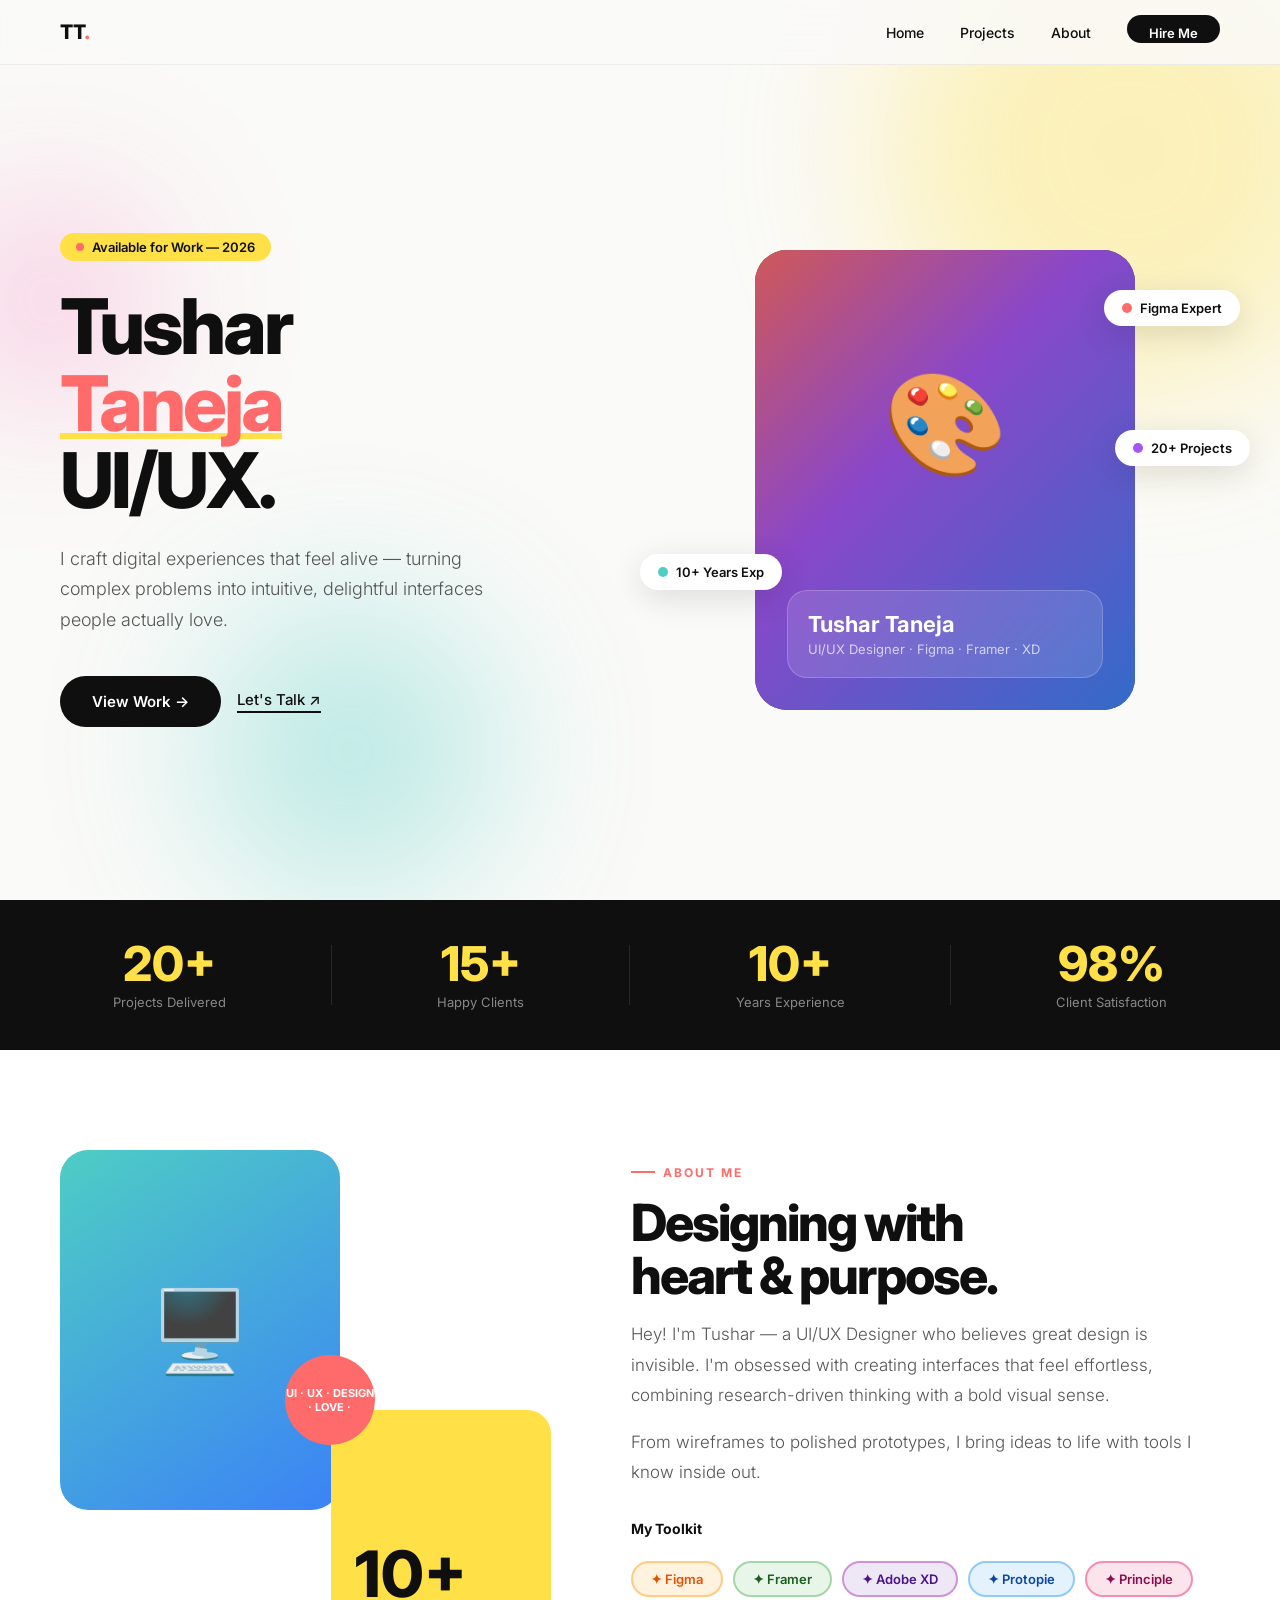
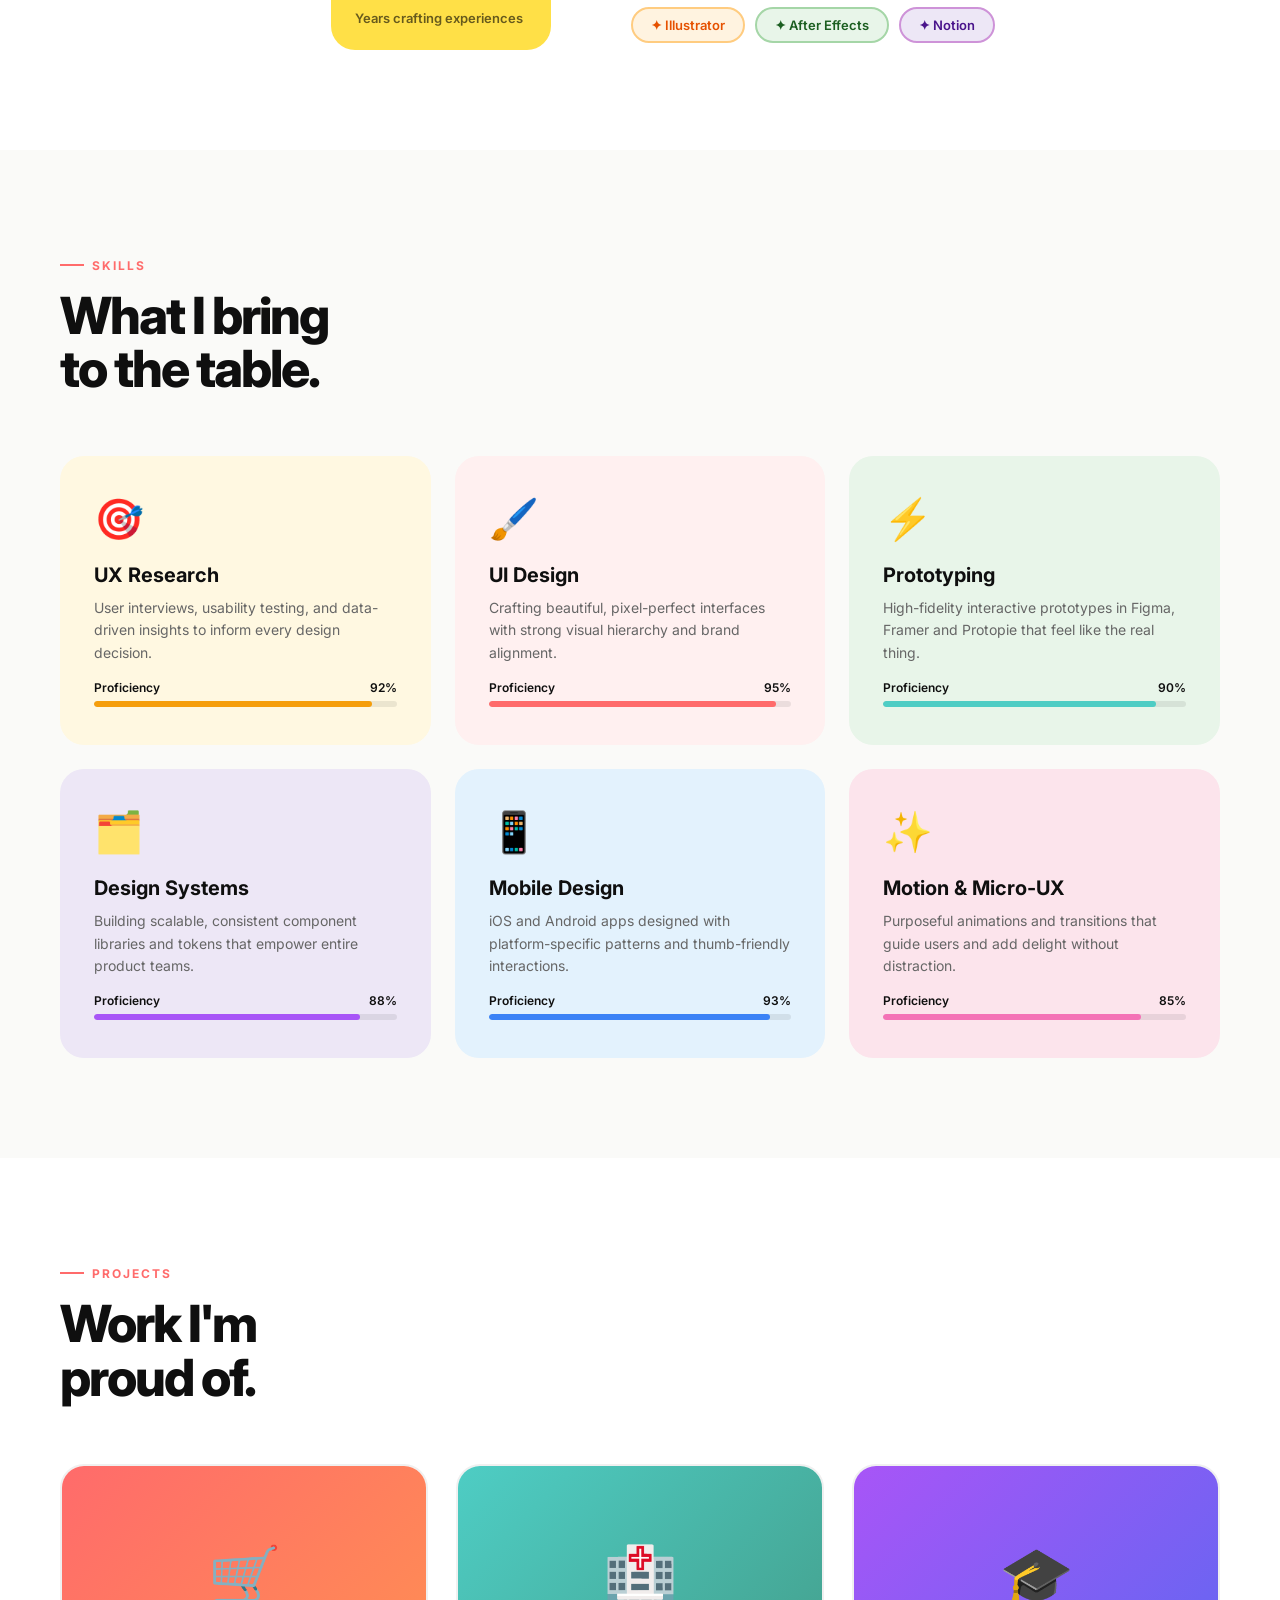
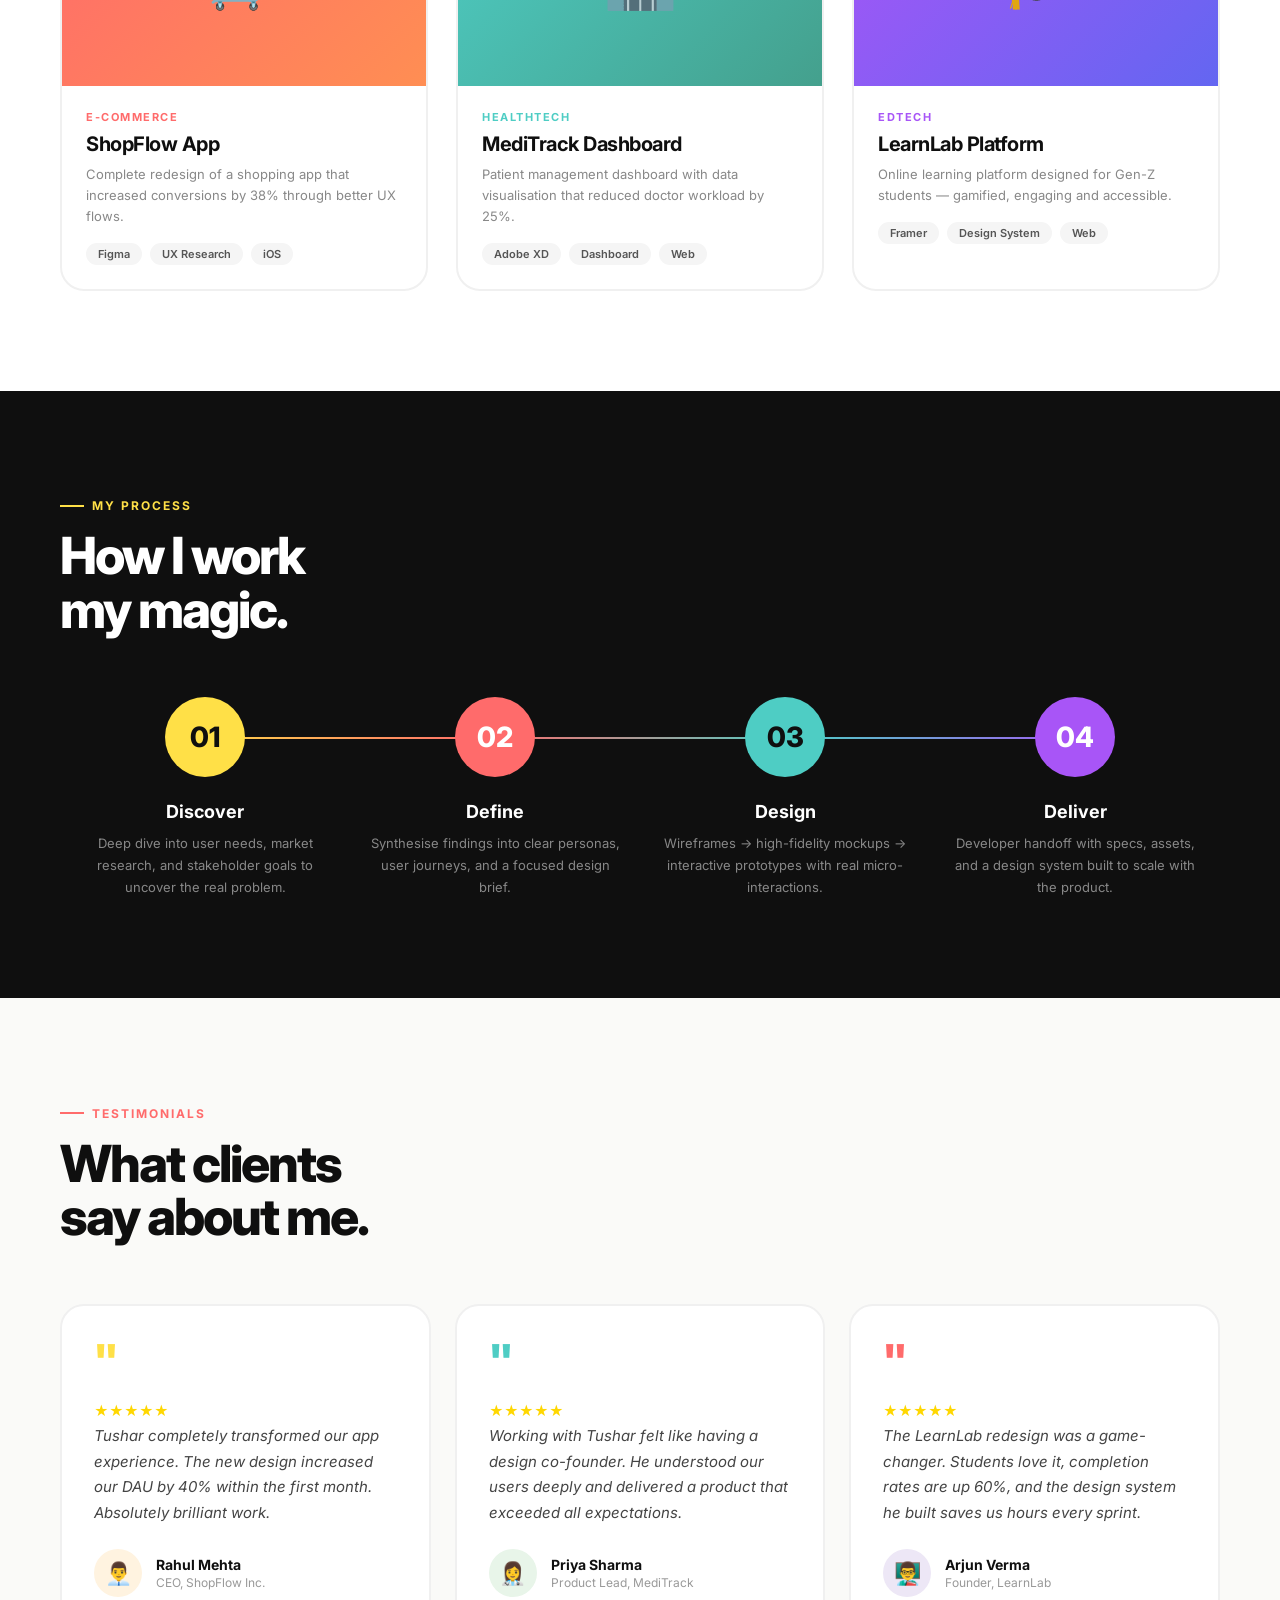
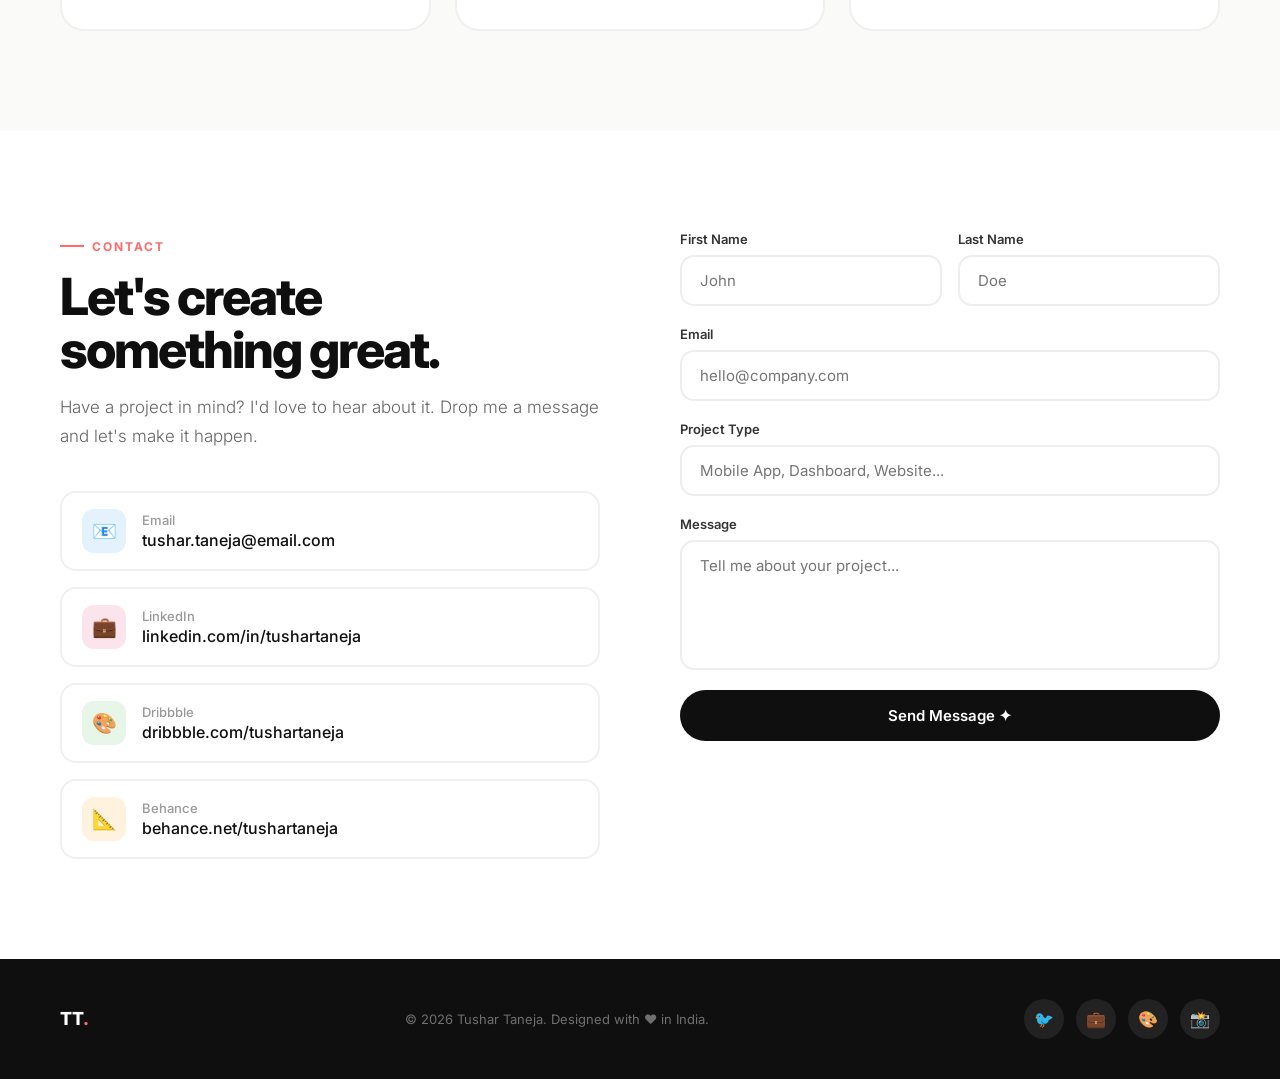
==== commit 8e90b3fb: "portfolio" ====
--- a/index.html
+++ b/index.html
@@ -1,1203 +1,420 @@
 <!DOCTYPE html>
 <html lang="en">
 <head>
-<meta charset="UTF-8"/>
-<meta name="viewport" content="width=device-width, initial-scale=1.0"/>
-<title>Tushar Taneja — UI/UX Designer</title>
-<link href="https://fonts.googleapis.com/css2?family=Inter:wght@300;400;500;600;700;800;900&display=swap" rel="stylesheet"/>
-<style>
-  :root {
-    --yellow: #FFE047;
-    --coral: #FF6B6B;
-    --mint: #4ECDC4;
-    --purple: #A855F7;
-    --blue: #3B82F6;
-    --pink: #F472B6;
-    --orange: #FB923C;
-    --dark: #0F0F0F;
-    --light: #FAFAF8;
-    --card-bg: #ffffff;
-  }
-
-  *, *::before, *::after { box-sizing: border-box; margin: 0; padding: 0; }
-
-  html { scroll-behavior: smooth; }
-
-  body {
-    font-family: 'Inter', sans-serif;
-    background: var(--light);
-    color: var(--dark);
-    overflow-x: hidden;
-    cursor: none;
-  }
-
-  /* Custom Cursor */
-  .cursor {
-    width: 12px; height: 12px;
-    background: var(--coral);
-    border-radius: 50%;
-    position: fixed;
-    top: 0; left: 0;
-    pointer-events: none;
-    z-index: 9999;
-    transition: transform 0.1s ease;
-    mix-blend-mode: multiply;
-  }
-  .cursor-follower {
-    width: 36px; height: 36px;
-    border: 2px solid var(--coral);
-    border-radius: 50%;
-    position: fixed;
-    top: 0; left: 0;
-    pointer-events: none;
-    z-index: 9998;
-    transition: all 0.15s ease;
-    mix-blend-mode: multiply;
-  }
-
-  /* NAV */
-  nav {
-    position: fixed; top: 0; left: 0; right: 0;
-    z-index: 100;
-    display: flex; align-items: center; justify-content: space-between;
-    padding: 20px 60px;
-    background: rgba(250,250,248,0.85);
-    backdrop-filter: blur(16px);
-    border-bottom: 1px solid rgba(0,0,0,0.06);
-  }
-
-  .nav-logo {
-    font-family: 'Inter', sans-serif;
-    font-weight: 800;
-    font-size: 20px;
-    letter-spacing: -0.5px;
-  }
-  .nav-logo span { color: var(--coral); }
-
-  .nav-links { display: flex; gap: 36px; list-style: none; }
-  .nav-links a {
-    font-size: 14px;
-    font-weight: 500;
-    color: var(--dark);
-    text-decoration: none;
-    position: relative;
-    padding-bottom: 2px;
-  }
-  .nav-links a::after {
-    content: '';
-    position: absolute; bottom: 0; left: 0;
-    width: 0; height: 2px;
-    background: var(--coral);
-    transition: width 0.3s ease;
-  }
-  .nav-links a:hover::after { width: 100%; }
-
-  .nav-cta {
-    background: var(--dark);
-    color: #fff !important;
-    padding: 10px 22px;
-    border-radius: 100px;
-    font-size: 13px !important;
-    font-weight: 600 !important;
-    transition: background 0.2s;
-  }
-  .nav-cta:hover { background: var(--coral) !important; }
-  .nav-cta::after { display: none !important; }
-
-  /* HERO */
-  .hero {
-    min-height: 100vh;
-    padding: 140px 60px 80px;
-    display: grid;
-    grid-template-columns: 1fr 1fr;
-    align-items: center;
-    gap: 60px;
-    position: relative;
-    overflow: hidden;
-  }
-
-  .hero-bg-blob {
-    position: absolute;
-    border-radius: 50%;
-    filter: blur(80px);
-    opacity: 0.35;
-    pointer-events: none;
-  }
-  .blob1 { width: 500px; height: 500px; background: var(--yellow); top: -100px; right: -100px; animation: float 6s ease-in-out infinite; }
-  .blob2 { width: 300px; height: 300px; background: var(--mint); bottom: 0; left: 200px; animation: float 8s ease-in-out infinite reverse; }
-  .blob3 { width: 200px; height: 200px; background: var(--pink); top: 200px; left: -50px; animation: float 7s ease-in-out infinite 2s; }
-
-  @keyframes float {
-    0%, 100% { transform: translateY(0px) scale(1); }
-    50% { transform: translateY(-30px) scale(1.05); }
-  }
-
-  .hero-left { position: relative; z-index: 1; }
-
-  .hero-tag {
-    display: inline-flex; align-items: center; gap: 8px;
-    background: var(--yellow);
-    color: var(--dark);
-    padding: 6px 16px;
-    border-radius: 100px;
-    font-size: 13px;
-    font-weight: 600;
-    margin-bottom: 28px;
-    animation: slideDown 0.6s ease both;
-  }
-  .hero-tag span { width: 8px; height: 8px; background: var(--coral); border-radius: 50%; animation: pulse 1.5s infinite; }
-  @keyframes pulse { 0%,100% { opacity:1; } 50% { opacity:0.3; } }
-
-  h1 {
-    font-family: 'Inter', sans-serif;
-    font-size: clamp(52px, 6vw, 88px);
-    font-weight: 800;
-    line-height: 1.0;
-    letter-spacing: -3px;
-    margin-bottom: 24px;
-    animation: slideUp 0.7s ease 0.1s both;
-  }
-
-  h1 .highlight {
-    position: relative;
-    display: inline-block;
-    color: var(--coral);
-  }
-  h1 .highlight::after {
-    content: '';
-    position: absolute;
-    bottom: 4px; left: 0; right: 0;
-    height: 6px;
-    background: var(--yellow);
-    z-index: -1;
-    transform: skewX(-4deg);
-  }
-
-  .hero-desc {
-    font-size: 18px;
-    line-height: 1.7;
-    color: #555;
-    max-width: 460px;
-    margin-bottom: 40px;
-    font-weight: 300;
-    animation: slideUp 0.7s ease 0.2s both;
-  }
-
-  .hero-btns {
-    display: flex; gap: 16px; align-items: center;
-    animation: slideUp 0.7s ease 0.3s both;
-  }
-
-  .btn-primary {
-    background: var(--dark);
-    color: #fff;
-    padding: 16px 32px;
-    border-radius: 100px;
-    font-size: 15px;
-    font-weight: 600;
-    text-decoration: none;
-    transition: all 0.25s ease;
-    display: inline-flex; align-items: center; gap: 8px;
-  }
-  .btn-primary:hover { background: var(--coral); transform: translateY(-2px); box-shadow: 0 12px 32px rgba(255,107,107,0.35); }
-
-  .btn-secondary {
-    color: var(--dark);
-    font-size: 15px;
-    font-weight: 500;
-    text-decoration: none;
-    display: inline-flex; align-items: center; gap: 6px;
-    border-bottom: 2px solid var(--dark);
-    padding-bottom: 2px;
-    transition: all 0.2s;
-  }
-  .btn-secondary:hover { color: var(--coral); border-color: var(--coral); }
-
-  .hero-right {
-    position: relative; z-index: 1;
-    display: flex; justify-content: center; align-items: center;
-    animation: slideUp 0.8s ease 0.2s both;
-  }
-
-  .hero-card {
-    width: 380px; height: 460px;
-    background: var(--dark);
-    border-radius: 32px;
-    position: relative;
-    overflow: hidden;
-    display: flex; flex-direction: column; justify-content: flex-end;
-    padding: 32px;
-  }
-
-  .hero-card-bg {
-    position: absolute; inset: 0;
-    background: linear-gradient(135deg, #FF6B6B 0%, #A855F7 40%, #3B82F6 100%);
-    opacity: 0.8;
-  }
-
-  .hero-avatar {
-    position: absolute;
-    top: 0; left: 0; right: 0;
-    height: 75%;
-    display: flex; justify-content: center; align-items: center;
-    font-size: 100px;
-  }
-
-  .hero-card-info {
-    position: relative; z-index: 1;
-    background: rgba(255,255,255,0.12);
-    backdrop-filter: blur(12px);
-    border: 1px solid rgba(255,255,255,0.2);
-    border-radius: 20px;
-    padding: 20px;
-  }
-  .hero-card-info h3 {
-    font-family: 'Inter', sans-serif;
-    color: #fff;
-    font-size: 22px;
-    font-weight: 700;
-  }
-  .hero-card-info p { color: rgba(255,255,255,0.7); font-size: 13px; margin-top: 4px; }
-
-  .floating-chip {
-    position: absolute;
-    background: #fff;
-    border-radius: 100px;
-    padding: 10px 18px;
-    font-size: 13px;
-    font-weight: 600;
-    display: flex; align-items: center; gap: 8px;
-    box-shadow: 0 8px 32px rgba(0,0,0,0.12);
-    white-space: nowrap;
-  }
-  .chip1 { top: 40px; right: -20px; animation: float 5s ease-in-out infinite; }
-  .chip2 { bottom: 120px; left: -30px; animation: float 6s ease-in-out infinite 1s; }
-  .chip3 { top: 180px; right: -30px; animation: float 7s ease-in-out infinite 0.5s; }
-  .chip-dot { width: 10px; height: 10px; border-radius: 50%; }
-
-  /* STATS BAR */
-  .stats-bar {
-    background: var(--dark);
-    padding: 40px 60px;
-    display: flex; justify-content: space-around; align-items: center;
-  }
-  .stat { text-align: center; }
-  .stat-num {
-    font-family: 'Inter', sans-serif;
-    font-size: 48px;
-    font-weight: 800;
-    color: var(--yellow);
-    line-height: 1;
-  }
-  .stat-label { color: rgba(255,255,255,0.5); font-size: 13px; margin-top: 6px; }
-  .stat-divider { width: 1px; height: 60px; background: rgba(255,255,255,0.1); }
-
-  /* SECTIONS COMMON */
-  section { padding: 100px 60px; }
-  .section-tag {
-    display: inline-flex; align-items: center; gap: 8px;
-    font-size: 12px; font-weight: 700; text-transform: uppercase;
-    letter-spacing: 2px; margin-bottom: 16px; color: var(--coral);
-  }
-  .section-tag::before { content: ''; width: 24px; height: 2px; background: var(--coral); }
-
-  .section-title {
-    font-family: 'Inter', sans-serif;
-    font-size: clamp(36px, 4vw, 56px);
-    font-weight: 800;
-    letter-spacing: -2px;
-    line-height: 1.05;
-    margin-bottom: 16px;
-  }
-
-  /* ABOUT */
-  .about { background: #fff; }
-  .about-grid { display: grid; grid-template-columns: 1fr 1.2fr; gap: 80px; align-items: center; }
-
-  .about-visual {
-    position: relative;
-    height: 500px;
-  }
-
-  .about-main-card {
-    position: absolute;
-    top: 0; left: 0;
-    width: 280px; height: 360px;
-    border-radius: 28px;
-    overflow: hidden;
-    background: linear-gradient(145deg, var(--mint), var(--blue));
-    display: flex; align-items: center; justify-content: center;
-    font-size: 80px;
-  }
-
-  .about-accent-card {
-    position: absolute;
-    bottom: 0; right: 0;
-    width: 220px; height: 240px;
-    border-radius: 24px;
-    background: var(--yellow);
-    display: flex; flex-direction: column; justify-content: flex-end;
-    padding: 24px;
-  }
-  .about-accent-card .big-text {
-    font-family: 'Inter', sans-serif;
-    font-size: 64px;
-    font-weight: 800;
-    line-height: 1;
-    color: var(--dark);
-  }
-  .about-accent-card p { font-size: 13px; font-weight: 600; color: rgba(0,0,0,0.6); margin-top: 4px; }
-
-  .about-sticker {
-    position: absolute;
-    top: 50%; left: 55%;
-    transform: translate(-50%, -50%);
-    background: var(--coral);
-    color: #fff;
-    width: 90px; height: 90px;
-    border-radius: 50%;
-    display: flex; align-items: center; justify-content: center;
-    font-family: 'Inter', sans-serif;
-    font-size: 11px;
-    font-weight: 700;
-    text-align: center;
-    line-height: 1.3;
-    animation: spin 12s linear infinite;
-  }
-  @keyframes spin { from { transform: translate(-50%, -50%) rotate(0deg); } to { transform: translate(-50%, -50%) rotate(360deg); } }
-
-  .about-desc {
-    font-size: 17px;
-    line-height: 1.8;
-    color: #555;
-    font-weight: 300;
-    margin-bottom: 32px;
-  }
-
-  .tools-grid {
-    display: flex; flex-wrap: wrap; gap: 10px;
-    margin-top: 24px;
-  }
-  .tool-chip {
-    padding: 8px 18px;
-    border-radius: 100px;
-    font-size: 13px;
-    font-weight: 600;
-    border: 2px solid transparent;
-    transition: all 0.2s;
-  }
-  .tool-chip:hover { transform: translateY(-2px); }
-  .tc1 { background: #FFF3E0; color: #E65100; border-color: #FFCC80; }
-  .tc2 { background: #E8F5E9; color: #1B5E20; border-color: #A5D6A7; }
-  .tc3 { background: #EDE7F6; color: #4A148C; border-color: #CE93D8; }
-  .tc4 { background: #E3F2FD; color: #0D47A1; border-color: #90CAF9; }
-  .tc5 { background: #FCE4EC; color: #880E4F; border-color: #F48FB1; }
-
-  /* SKILLS */
-  .skills { background: var(--light); }
-  .skills-grid { display: grid; grid-template-columns: repeat(3, 1fr); gap: 24px; margin-top: 60px; }
-
-  .skill-card {
-    padding: 36px 32px;
-    border-radius: 24px;
-    border: 2px solid transparent;
-    transition: all 0.3s ease;
-    position: relative;
-    overflow: hidden;
-  }
-  .skill-card::before {
-    content: '';
-    position: absolute; inset: 0;
-    opacity: 0;
-    transition: opacity 0.3s;
-  }
-  .skill-card:hover { transform: translateY(-6px); border-color: transparent; }
-  .skill-card:hover::before { opacity: 1; }
-
-  .sk1 { background: #FFF8E1; } .sk1:hover { background: #FFE047; }
-  .sk2 { background: #FFF0F0; } .sk2:hover { background: #FFCDD2; }
-  .sk3 { background: #E8F5E9; } .sk3:hover { background: #C8E6C9; }
-  .sk4 { background: #EDE7F6; } .sk4:hover { background: #D1C4E9; }
-  .sk5 { background: #E3F2FD; } .sk5:hover { background: #BBDEFB; }
-  .sk6 { background: #FCE4EC; } .sk6:hover { background: #F8BBD0; }
-
-  .skill-icon { font-size: 40px; margin-bottom: 20px; }
-  .skill-name {
-    font-family: 'Inter', sans-serif;
-    font-size: 20px;
-    font-weight: 700;
-    margin-bottom: 10px;
-  }
-  .skill-desc { font-size: 14px; color: #666; line-height: 1.6; }
-
-  .skill-bar-wrap { margin-top: 16px; }
-  .skill-bar-label { display: flex; justify-content: space-between; font-size: 12px; font-weight: 600; margin-bottom: 6px; }
-  .skill-bar-track { height: 6px; background: rgba(0,0,0,0.08); border-radius: 100px; overflow: hidden; }
-  .skill-bar-fill { height: 100%; border-radius: 100px; transition: width 1s ease; }
-
-  /* PROJECTS */
-  .projects { background: #fff; }
-  .projects-grid { display: grid; grid-template-columns: repeat(3, 1fr); gap: 28px; margin-top: 60px; }
-
-  .project-card {
-    border-radius: 24px;
-    overflow: hidden;
-    border: 2px solid #f0f0f0;
-    transition: all 0.35s ease;
-    background: #fff;
-    cursor: pointer;
-  }
-  .project-card:hover { transform: translateY(-8px); box-shadow: 0 24px 60px rgba(0,0,0,0.1); border-color: transparent; }
-
-  .project-thumb {
-    height: 220px;
-    display: flex; align-items: center; justify-content: center;
-    font-size: 60px;
-    position: relative;
-    overflow: hidden;
-  }
-
-  .project-thumb-overlay {
-    position: absolute; inset: 0;
-    background: rgba(0,0,0,0.5);
-    display: flex; align-items: center; justify-content: center;
-    opacity: 0;
-    transition: opacity 0.3s;
-  }
-  .project-card:hover .project-thumb-overlay { opacity: 1; }
-
-  .view-btn {
-    background: #fff;
-    color: var(--dark);
-    padding: 12px 24px;
-    border-radius: 100px;
-    font-size: 13px;
-    font-weight: 700;
-    text-decoration: none;
-  }
-
-  .p1 { background: linear-gradient(135deg, #FF6B6B, #FF8E53); }
-  .p2 { background: linear-gradient(135deg, #4ECDC4, #44A08D); }
-  .p3 { background: linear-gradient(135deg, #A855F7, #6366F1); }
-  .p4 { background: linear-gradient(135deg, #F59E0B, #EF4444); }
-  .p5 { background: linear-gradient(135deg, #3B82F6, #06B6D4); }
-  .p6 { background: linear-gradient(135deg, #F472B6, #EC4899); }
-
-  .project-body { padding: 24px; }
-  .project-tag {
-    font-size: 11px;
-    font-weight: 700;
-    text-transform: uppercase;
-    letter-spacing: 1.5px;
-    margin-bottom: 8px;
-  }
-  .project-name {
-    font-family: 'Inter', sans-serif;
-    font-size: 20px;
-    font-weight: 700;
-    margin-bottom: 8px;
-    letter-spacing: -0.5px;
-  }
-  .project-desc { font-size: 13px; color: #888; line-height: 1.6; margin-bottom: 16px; }
-  .project-chips { display: flex; gap: 8px; flex-wrap: wrap; }
-  .project-chip {
-    font-size: 11px;
-    font-weight: 600;
-    padding: 4px 12px;
-    border-radius: 100px;
-    background: #f5f5f5;
-    color: #555;
-  }
-
-  /* PROCESS */
-  .process { background: var(--dark); color: #fff; }
-  .process .section-tag { color: var(--yellow); }
-  .process .section-tag::before { background: var(--yellow); }
-  .process .section-title { color: #fff; }
-
-  .process-steps {
-    display: grid; grid-template-columns: repeat(4, 1fr);
-    gap: 0;
-    margin-top: 60px;
-    position: relative;
-  }
-  .process-steps::before {
-    content: '';
-    position: absolute;
-    top: 40px; left: 10%; right: 10%;
-    height: 2px;
-    background: linear-gradient(to right, var(--yellow), var(--coral), var(--mint), var(--purple));
-    z-index: 0;
-  }
-
-  .process-step { text-align: center; padding: 0 20px; position: relative; z-index: 1; }
-  .step-num {
-    width: 80px; height: 80px;
-    border-radius: 50%;
-    display: flex; align-items: center; justify-content: center;
-    font-family: 'Inter', sans-serif;
-    font-size: 28px;
-    font-weight: 800;
-    margin: 0 auto 24px;
-    position: relative;
-  }
-  .sn1 { background: var(--yellow); color: var(--dark); }
-  .sn2 { background: var(--coral); color: #fff; }
-  .sn3 { background: var(--mint); color: var(--dark); }
-  .sn4 { background: var(--purple); color: #fff; }
-
-  .step-title {
-    font-family: 'Inter', sans-serif;
-    font-size: 18px;
-    font-weight: 700;
-    margin-bottom: 10px;
-    color: #fff;
-  }
-  .step-desc { font-size: 13px; color: rgba(255,255,255,0.5); line-height: 1.7; }
-
-  /* TESTIMONIALS */
-  .testimonials { background: var(--light); }
-  .testi-grid { display: grid; grid-template-columns: repeat(3, 1fr); gap: 24px; margin-top: 60px; }
-
-  .testi-card {
-    background: #fff;
-    border-radius: 24px;
-    padding: 32px;
-    border: 2px solid #f0f0f0;
-    transition: all 0.3s;
-    position: relative;
-  }
-  .testi-card:hover { transform: translateY(-4px); box-shadow: 0 16px 40px rgba(0,0,0,0.08); }
-
-  .testi-quote {
-    font-size: 48px;
-    line-height: 1;
-    margin-bottom: 16px;
-    font-family: 'Inter', sans-serif;
-    font-weight: 800;
-  }
-  .tq1 { color: var(--yellow); }
-  .tq2 { color: var(--mint); }
-  .tq3 { color: var(--coral); }
-
-  .testi-text { font-size: 15px; line-height: 1.7; color: #444; margin-bottom: 24px; font-style: italic; }
-  .testi-author { display: flex; align-items: center; gap: 14px; }
-  .testi-avatar {
-    width: 48px; height: 48px;
-    border-radius: 50%;
-    display: flex; align-items: center; justify-content: center;
-    font-size: 22px;
-    flex-shrink: 0;
-  }
-  .ta1 { background: #FFF3E0; }
-  .ta2 { background: #E8F5E9; }
-  .ta3 { background: #EDE7F6; }
-  .testi-name { font-weight: 700; font-size: 14px; }
-  .testi-role { font-size: 12px; color: #999; margin-top: 2px; }
-  .stars { color: #FFD700; font-size: 14px; margin-bottom: 4px; }
-
-  /* CONTACT */
-  .contact { background: #fff; }
-  .contact-inner {
-    display: grid; grid-template-columns: 1fr 1fr; gap: 80px; align-items: start;
-  }
-
-  .contact-left .section-title { margin-bottom: 20px; }
-  .contact-desc { font-size: 17px; color: #666; line-height: 1.7; font-weight: 300; margin-bottom: 40px; }
-
-  .contact-links { display: flex; flex-direction: column; gap: 16px; }
-  .contact-link {
-    display: flex; align-items: center; gap: 16px;
-    padding: 16px 20px;
-    border-radius: 16px;
-    border: 2px solid #f0f0f0;
-    text-decoration: none;
-    color: var(--dark);
-    transition: all 0.25s;
-    font-weight: 500;
-  }
-  .contact-link:hover { border-color: var(--coral); background: #FFF5F5; transform: translateX(6px); }
-  .cl-icon {
-    width: 44px; height: 44px;
-    border-radius: 12px;
-    display: flex; align-items: center; justify-content: center;
-    font-size: 20px;
-    flex-shrink: 0;
-  }
-  .ci1 { background: #E3F2FD; }
-  .ci2 { background: #FCE4EC; }
-  .ci3 { background: #E8F5E9; }
-  .ci4 { background: #FFF3E0; }
-
-  .contact-form { display: flex; flex-direction: column; gap: 20px; }
-  .form-group { display: flex; flex-direction: column; gap: 8px; }
-  .form-label { font-size: 13px; font-weight: 600; color: #333; }
-
-  .form-input, .form-textarea {
-    padding: 14px 18px;
-    border: 2px solid #eee;
-    border-radius: 14px;
-    font-size: 15px;
-    font-family: 'Inter', sans-serif;
-    transition: border-color 0.2s;
-    outline: none;
-    width: 100%;
-    resize: none;
-  }
-  .form-input:focus, .form-textarea:focus { border-color: var(--coral); }
-  .form-textarea { height: 130px; }
-
-  .form-row { display: grid; grid-template-columns: 1fr 1fr; gap: 16px; }
-
-  .submit-btn {
-    background: var(--dark);
-    color: #fff;
-    padding: 16px 32px;
-    border: none;
-    border-radius: 100px;
-    font-size: 15px;
-    font-weight: 600;
-    font-family: 'Inter', sans-serif;
-    cursor: pointer;
-    transition: all 0.25s;
-    display: flex; align-items: center; gap: 8px;
-    justify-content: center;
-  }
-  .submit-btn:hover { background: var(--coral); transform: translateY(-2px); box-shadow: 0 12px 32px rgba(255,107,107,0.3); }
-
-  /* FOOTER */
-  footer {
-    background: var(--dark);
-    padding: 40px 60px;
-    display: flex; align-items: center; justify-content: space-between;
-  }
-  .footer-logo {
-    font-family: 'Inter', sans-serif;
-    font-weight: 800;
-    font-size: 18px;
-    color: #fff;
-  }
-  .footer-logo span { color: var(--coral); }
-  .footer-copy { font-size: 13px; color: rgba(255,255,255,0.4); }
-  .footer-socials { display: flex; gap: 12px; }
-  .social-btn {
-    width: 40px; height: 40px;
-    border-radius: 50%;
-    background: rgba(255,255,255,0.08);
-    display: flex; align-items: center; justify-content: center;
-    font-size: 16px;
-    text-decoration: none;
-    transition: background 0.2s;
-    cursor: pointer;
-  }
-  .social-btn:hover { background: var(--coral); }
-
-  /* ANIMATIONS */
-  @keyframes slideDown { from { opacity:0; transform: translateY(-20px); } to { opacity:1; transform: translateY(0); } }
-  @keyframes slideUp { from { opacity:0; transform: translateY(30px); } to { opacity:1; transform: translateY(0); } }
-
-  .reveal {
-    opacity: 0;
-    transform: translateY(40px);
-    transition: all 0.7s ease;
-  }
-  .reveal.visible { opacity: 1; transform: translateY(0); }
-
-  /* SCROLLBAR */
-  ::-webkit-scrollbar { width: 6px; }
-  ::-webkit-scrollbar-track { background: #f0f0f0; }
-  ::-webkit-scrollbar-thumb { background: var(--coral); border-radius: 10px; }
-
-  @media (max-width: 768px) {
-    nav { padding: 16px 24px; }
-    .nav-links { display: none; }
-    .hero, .about-grid, .contact-inner { grid-template-columns: 1fr; padding: 100px 24px 60px; gap: 40px; }
-    section { padding: 60px 24px; }
-    .projects-grid, .skills-grid, .testi-grid { grid-template-columns: 1fr; }
-    .process-steps { grid-template-columns: 1fr 1fr; }
-    .process-steps::before { display: none; }
-    .stats-bar { padding: 32px 24px; flex-wrap: wrap; gap: 32px; }
-    .stat-divider { display: none; }
-    footer { flex-direction: column; gap: 20px; text-align: center; }
-  }
-</style>
+  <meta charset="UTF-8" />
+  <meta name="viewport" content="width=device-width, initial-scale=1.0" />
+  <title>Tushar Taneja — UI/UX Designer</title>
+  <link href="https://fonts.googleapis.com/css2?family=Inter:wght@300;400;500;600;700;800;900&display=swap" rel="stylesheet" />
+  <link rel="stylesheet" href="css/style.css" />
 </head>
 <body>
-
-<!-- Cursor -->
-<div class="cursor" id="cursor"></div>
-<div class="cursor-follower" id="cursorFollower"></div>
-
-<!-- NAV -->
-<nav>
-  <div class="nav-logo">TT<span>.</span></div>
-  <ul class="nav-links">
-    <li><a href="#about">About</a></li>
-    <li><a href="#skills">Skills</a></li>
-    <li><a href="#projects">Projects</a></li>
-    <li><a href="#process">Process</a></li>
-    <li><a href="#contact" class="nav-cta">Hire Me</a></li>
-  </ul>
-</nav>
-
-<!-- HERO -->
-<section class="hero">
-  <div class="hero-bg-blob blob1"></div>
-  <div class="hero-bg-blob blob2"></div>
-  <div class="hero-bg-blob blob3"></div>
-
-  <div class="hero-left">
-    <div class="hero-tag"><span></span> Available for Work — 2026</div>
-    <h1>Tushar<br/><span class="highlight">Taneja</span><br/>UI/UX.</h1>
-    <p class="hero-desc">I craft digital experiences that feel alive — turning complex problems into intuitive, delightful interfaces people actually love.</p>
-    <div class="hero-btns">
-      <a href="#projects" class="btn-primary">View Work →</a>
-      <a href="#contact" class="btn-secondary">Let's Talk ↗</a>
-    </div>
+  <div class="cursor" id="cursor"></div>
+  <div class="cursor-follower" id="cursorFollower"></div>
+
+  <nav>
+    <div class="nav-logo">TT<span>.</span></div>
+    <ul class="nav-links">
+      <li><a href="index.html">Home</a></li>
+      <li><a href="projects.html">Projects</a></li>
+      <li><a href="#about">About</a></li>
+      <li><a href="#contact" class="nav-cta">Hire Me</a></li>
+    </ul>
+  </nav>
+
+  <section class="hero">
+    <div class="hero-bg-blob blob1"></div>
+    <div class="hero-bg-blob blob2"></div>
+    <div class="hero-bg-blob blob3"></div>
+
+    <div class="hero-left">
+      <div class="hero-tag"><span></span> Available for Work — 2026</div>
+      <h1>Tushar<br /><span class="highlight">Taneja</span><br />UI/UX.</h1>
+      <p class="hero-desc">I craft digital experiences that feel alive — turning complex problems into intuitive, delightful interfaces people actually love.</p>
+      <div class="hero-btns">
+        <a href="projects.html" class="btn-primary">View Work →</a>
+        <a href="#contact" class="btn-secondary">Let's Talk ↗</a>
+      </div>
+    </div>
+
+    <div class="hero-right">
+      <div class="hero-card">
+        <div class="hero-card-bg"></div>
+        <div class="hero-avatar">🎨</div>
+        <div class="hero-card-info">
+          <h3>Tushar Taneja</h3>
+          <p>UI/UX Designer · Figma · Framer · XD</p>
+        </div>
+      </div>
+
+      <div class="floating-chip chip1">
+        <div class="chip-dot" style="background:#FF6B6B"></div>
+        Figma Expert
+      </div>
+      <div class="floating-chip chip2">
+        <div class="chip-dot" style="background:#4ECDC4"></div>
+        10+ Years Exp
+      </div>
+      <div class="floating-chip chip3">
+        <div class="chip-dot" style="background:#A855F7"></div>
+        20+ Projects
+      </div>
+    </div>
+  </section>
+
+  <div class="stats-bar">
+    <div class="stat"><div class="stat-num">20+</div><div class="stat-label">Projects Delivered</div></div>
+    <div class="stat-divider"></div>
+    <div class="stat"><div class="stat-num">15+</div><div class="stat-label">Happy Clients</div></div>
+    <div class="stat-divider"></div>
+    <div class="stat"><div class="stat-num">10+</div><div class="stat-label">Years Experience</div></div>
+    <div class="stat-divider"></div>
+    <div class="stat"><div class="stat-num">98%</div><div class="stat-label">Client Satisfaction</div></div>
   </div>
 
-  <div class="hero-right">
-    <div class="hero-card">
-      <div class="hero-card-bg"></div>
-      <div class="hero-avatar">🎨</div>
-      <div class="hero-card-info">
-        <h3>Tushar Taneja</h3>
-        <p>UI/UX Designer · Figma · Framer · XD</p>
-      </div>
-    </div>
-
-    <div class="floating-chip chip1">
-      <div class="chip-dot" style="background:#FF6B6B"></div>
-      Figma Expert
-    </div>
-    <div class="floating-chip chip2">
-      <div class="chip-dot" style="background:#4ECDC4"></div>
-      10+ Years Exp
-    </div>
-    <div class="floating-chip chip3">
-      <div class="chip-dot" style="background:#A855F7"></div>
-      20+ Projects
-    </div>
-  </div>
-</section>
-
-<!-- STATS -->
-<div class="stats-bar">
-  <div class="stat"><div class="stat-num">20+</div><div class="stat-label">Projects Delivered</div></div>
-  <div class="stat-divider"></div>
-  <div class="stat"><div class="stat-num">15+</div><div class="stat-label">Happy Clients</div></div>
-  <div class="stat-divider"></div>
-  <div class="stat"><div class="stat-num">10+</div><div class="stat-label">Years Experience</div></div>
-  <div class="stat-divider"></div>
-  <div class="stat"><div class="stat-num">98%</div><div class="stat-label">Client Satisfaction</div></div>
-</div>
-
-<!-- ABOUT -->
-<section class="about" id="about">
-  <div class="about-grid">
-    <div class="about-visual reveal">
-      <div class="about-main-card">🖥️</div>
-      <div class="about-accent-card">
-        <div class="big-text">10+</div>
-        <p>Years crafting experiences</p>
-      </div>
-      <div class="about-sticker">UI · UX · DESIGN · LOVE ·</div>
-    </div>
-
-    <div class="reveal">
-      <div class="section-tag">About Me</div>
-      <h2 class="section-title">Designing with<br/>heart & purpose.</h2>
-      <p class="about-desc">Hey! I'm Tushar — a UI/UX Designer who believes great design is invisible. I'm obsessed with creating interfaces that feel effortless, combining research-driven thinking with a bold visual sense.</p>
-      <p class="about-desc" style="margin-top:-16px">From wireframes to polished prototypes, I bring ideas to life with tools I know inside out.</p>
-
-      <strong style="font-size:14px;font-weight:700;display:block;margin-bottom:12px;">My Toolkit</strong>
-      <div class="tools-grid">
-        <span class="tool-chip tc1">✦ Figma</span>
-        <span class="tool-chip tc2">✦ Framer</span>
-
-        <span class="tool-chip tc3">✦ Adobe XD</span>
-        <span class="tool-chip tc4">✦ Protopie</span>
-        <span class="tool-chip tc5">✦ Principle</span>
-        <span class="tool-chip tc1">✦ Illustrator</span>
-        <span class="tool-chip tc2">✦ After Effects</span>
-        <span class="tool-chip tc3">✦ Notion</span>
-      </div>
-    </div>
-  </div>
-</section>
-
-<!-- SKILLS -->
-<section class="skills" id="skills">
-  <div class="section-tag reveal">Skills</div>
-  <h2 class="section-title reveal">What I bring<br/>to the table.</h2>
-
-  <div class="skills-grid">
-    <div class="skill-card sk1 reveal">
-      <div class="skill-icon">🎯</div>
-      <div class="skill-name">UX Research</div>
-      <div class="skill-desc">User interviews, usability testing, and data-driven insights to inform every design decision.</div>
-      <div class="skill-bar-wrap">
-        <div class="skill-bar-label"><span>Proficiency</span><span>92%</span></div>
-        <div class="skill-bar-track"><div class="skill-bar-fill" style="width:92%;background:#F59E0B"></div></div>
-      </div>
-    </div>
-
-    <div class="skill-card sk2 reveal">
-      <div class="skill-icon">🖌️</div>
-      <div class="skill-name">UI Design</div>
-      <div class="skill-desc">Crafting beautiful, pixel-perfect interfaces with strong visual hierarchy and brand alignment.</div>
-      <div class="skill-bar-wrap">
-        <div class="skill-bar-label"><span>Proficiency</span><span>95%</span></div>
-        <div class="skill-bar-track"><div class="skill-bar-fill" style="width:95%;background:#FF6B6B"></div></div>
-      </div>
-    </div>
-
-    <div class="skill-card sk3 reveal">
-      <div class="skill-icon">⚡</div>
-      <div class="skill-name">Prototyping</div>
-      <div class="skill-desc">High-fidelity interactive prototypes in Figma, Framer and Protopie that feel like the real thing.</div>
-      <div class="skill-bar-wrap">
-        <div class="skill-bar-label"><span>Proficiency</span><span>90%</span></div>
-        <div class="skill-bar-track"><div class="skill-bar-fill" style="width:90%;background:#4ECDC4"></div></div>
-      </div>
-    </div>
-
-    <div class="skill-card sk4 reveal">
-      <div class="skill-icon">🗂️</div>
-      <div class="skill-name">Design Systems</div>
-      <div class="skill-desc">Building scalable, consistent component libraries and tokens that empower entire product teams.</div>
-      <div class="skill-bar-wrap">
-        <div class="skill-bar-label"><span>Proficiency</span><span>88%</span></div>
-        <div class="skill-bar-track"><div class="skill-bar-fill" style="width:88%;background:#A855F7"></div></div>
-      </div>
-    </div>
-
-    <div class="skill-card sk5 reveal">
-      <div class="skill-icon">📱</div>
-      <div class="skill-name">Mobile Design</div>
-      <div class="skill-desc">iOS and Android apps designed with platform-specific patterns and thumb-friendly interactions.</div>
-      <div class="skill-bar-wrap">
-        <div class="skill-bar-label"><span>Proficiency</span><span>93%</span></div>
-        <div class="skill-bar-track"><div class="skill-bar-fill" style="width:93%;background:#3B82F6"></div></div>
-      </div>
-    </div>
-
-    <div class="skill-card sk6 reveal">
-      <div class="skill-icon">✨</div>
-      <div class="skill-name">Motion & Micro-UX</div>
-      <div class="skill-desc">Purposeful animations and transitions that guide users and add delight without distraction.</div>
-      <div class="skill-bar-wrap">
-        <div class="skill-bar-label"><span>Proficiency</span><span>85%</span></div>
-        <div class="skill-bar-track"><div class="skill-bar-fill" style="width:85%;background:#F472B6"></div></div>
-      </div>
-    </div>
-  </div>
-</section>
-
-<!-- PROJECTS -->
-<section class="projects" id="projects">
-  <div class="section-tag reveal">Projects</div>
-  <h2 class="section-title reveal">Work I'm<br/>proud of.</h2>
-
-  <div class="projects-grid">
-
-    <div class="project-card reveal">
-      <div class="project-thumb p1">
-        🛒
-        <div class="project-thumb-overlay"><a class="view-btn" href="#">View Case Study →</a></div>
-      </div>
-      <div class="project-body">
-        <div class="project-tag" style="color:#FF6B6B">E-Commerce</div>
-        <div class="project-name">ShopFlow App</div>
-        <div class="project-desc">Complete redesign of a shopping app that increased conversions by 38% through better UX flows.</div>
-        <div class="project-chips">
-          <span class="project-chip">Figma</span>
-          <span class="project-chip">UX Research</span>
-          <span class="project-chip">iOS</span>
-        </div>
-      </div>
-    </div>
-
-    <div class="project-card reveal">
-      <div class="project-thumb p2">
-        🏥
-        <div class="project-thumb-overlay"><a class="view-btn" href="#">View Case Study →</a></div>
-      </div>
-      <div class="project-body">
-        <div class="project-tag" style="color:#4ECDC4">HealthTech</div>
-        <div class="project-name">MediTrack Dashboard</div>
-        <div class="project-desc">Patient management dashboard with data visualisation that reduced doctor workload by 25%.</div>
-        <div class="project-chips">
-          <span class="project-chip">Adobe XD</span>
-          <span class="project-chip">Dashboard</span>
-          <span class="project-chip">Web</span>
-        </div>
-      </div>
-    </div>
-
-    <div class="project-card reveal">
-      <div class="project-thumb p3">
-        🎓
-        <div class="project-thumb-overlay"><a class="view-btn" href="#">View Case Study →</a></div>
-      </div>
-      <div class="project-body">
-        <div class="project-tag" style="color:#A855F7">EdTech</div>
-        <div class="project-name">LearnLab Platform</div>
-        <div class="project-desc">Online learning platform designed for Gen-Z students — gamified, engaging and accessible.</div>
-        <div class="project-chips">
-          <span class="project-chip">Framer</span>
-          <span class="project-chip">Design System</span>
-          <span class="project-chip">Web</span>
-        </div>
-      </div>
-    </div>
-
-    <div class="project-card reveal">
-      <div class="project-thumb p4">
-        💰
-        <div class="project-thumb-overlay"><a class="view-btn" href="#">View Case Study →</a></div>
-      </div>
-      <div class="project-body">
-        <div class="project-tag" style="color:#F59E0B">FinTech</div>
-        <div class="project-name">WalletWise App</div>
-        <div class="project-desc">Personal finance app that makes budgeting feel less daunting with playful visuals and clarity.</div>
-        <div class="project-chips">
-          <span class="project-chip">Figma</span>
-          <span class="project-chip">Protopie</span>
-          <span class="project-chip">Android</span>
-        </div>
-      </div>
-    </div>
-
-    <div class="project-card reveal">
-      <div class="project-thumb p5">
-        🚀
-        <div class="project-thumb-overlay"><a class="view-btn" href="#">View Case Study →</a></div>
-      </div>
-      <div class="project-body">
-        <div class="project-tag" style="color:#3B82F6">SaaS</div>
-        <div class="project-name">LaunchPad CRM</div>
-        <div class="project-desc">B2B CRM tool redesign cutting onboarding time by 50% with a cleaner information architecture.</div>
-        <div class="project-chips">
-          <span class="project-chip">Figma</span>
-          <span class="project-chip">UX Audit</span>
-          <span class="project-chip">Web App</span>
-        </div>
-      </div>
-    </div>
-
-    <div class="project-card reveal">
-      <div class="project-thumb p6">
-        🎵
-        <div class="project-thumb-overlay"><a class="view-btn" href="#">View Case Study →</a></div>
-      </div>
-      <div class="project-body">
-        <div class="project-tag" style="color:#F472B6">Music</div>
-        <div class="project-name">Rythmix Player</div>
-        <div class="project-desc">A reimagined music player concept with bold visuals, gesture navigation and mood-based UX.</div>
-        <div class="project-chips">
-          <span class="project-chip">Figma</span>
-          <span class="project-chip">Motion</span>
-          <span class="project-chip">Concept</span>
-        </div>
-      </div>
-    </div>
-  </div>
-</section>
-
-<!-- PROCESS -->
-<section class="process" id="process">
-  <div class="section-tag reveal">My Process</div>
-  <h2 class="section-title reveal">How I work<br/>my magic.</h2>
-
-  <div class="process-steps">
-    <div class="process-step reveal">
-      <div class="step-num sn1">01</div>
-      <div class="step-title">Discover</div>
-      <div class="step-desc">Deep dive into user needs, market research, and stakeholder goals to uncover the real problem.</div>
-    </div>
-    <div class="process-step reveal">
-      <div class="step-num sn2">02</div>
-      <div class="step-title">Define</div>
-      <div class="step-desc">Synthesise findings into clear personas, user journeys, and a focused design brief.</div>
-    </div>
-    <div class="process-step reveal">
-      <div class="step-num sn3">03</div>
-      <div class="step-title">Design</div>
-      <div class="step-desc">Wireframes → high-fidelity mockups → interactive prototypes with real micro-interactions.</div>
-    </div>
-    <div class="process-step reveal">
-      <div class="step-num sn4">04</div>
-      <div class="step-title">Deliver</div>
-      <div class="step-desc">Developer handoff with specs, assets, and a design system built to scale with the product.</div>
-    </div>
-  </div>
-</section>
-
-<!-- TESTIMONIALS -->
-<section class="testimonials" id="testimonials">
-  <div class="section-tag reveal">Testimonials</div>
-  <h2 class="section-title reveal">What clients<br/>say about me.</h2>
-
-  <div class="testi-grid">
-    <div class="testi-card reveal">
-      <div class="testi-quote tq1">"</div>
-      <div class="stars">★★★★★</div>
-      <div class="testi-text">Tushar completely transformed our app experience. The new design increased our DAU by 40% within the first month. Absolutely brilliant work.</div>
-      <div class="testi-author">
-        <div class="testi-avatar ta1">👨‍💼</div>
-        <div>
-          <div class="testi-name">Rahul Mehta</div>
-          <div class="testi-role">CEO, ShopFlow Inc.</div>
-        </div>
-      </div>
-    </div>
-
-    <div class="testi-card reveal">
-      <div class="testi-quote tq2">"</div>
-      <div class="stars">★★★★★</div>
-      <div class="testi-text">Working with Tushar felt like having a design co-founder. He understood our users deeply and delivered a product that exceeded all expectations.</div>
-      <div class="testi-author">
-        <div class="testi-avatar ta2">👩‍⚕️</div>
-        <div>
-          <div class="testi-name">Priya Sharma</div>
-          <div class="testi-role">Product Lead, MediTrack</div>
-        </div>
-      </div>
-    </div>
-
-    <div class="testi-card reveal">
-      <div class="testi-quote tq3">"</div>
-      <div class="stars">★★★★★</div>
-      <div class="testi-text">The LearnLab redesign was a game-changer. Students love it, completion rates are up 60%, and the design system he built saves us hours every sprint.</div>
-      <div class="testi-author">
-        <div class="testi-avatar ta3">👨‍🏫</div>
-        <div>
-          <div class="testi-name">Arjun Verma</div>
-          <div class="testi-role">Founder, LearnLab</div>
-        </div>
-      </div>
-    </div>
-  </div>
-</section>
-
-<!-- CONTACT -->
-<section class="contact" id="contact">
-  <div class="contact-inner">
-    <div class="reveal">
-      <div class="section-tag">Contact</div>
-      <h2 class="section-title">Let's create<br/>something great.</h2>
-      <p class="contact-desc">Have a project in mind? I'd love to hear about it. Drop me a message and let's make it happen.</p>
-
-      <div class="contact-links">
-        <a class="contact-link" href="mailto:tushar@email.com">
-          <div class="cl-icon ci1">📧</div>
+  <section class="about" id="about">
+    <div class="about-grid">
+      <div class="about-visual reveal">
+        <div class="about-main-card">🖥️</div>
+        <div class="about-accent-card">
+          <div class="big-text">10+</div>
+          <p>Years crafting experiences</p>
+        </div>
+        <div class="about-sticker">UI · UX · DESIGN · LOVE ·</div>
+      </div>
+
+      <div class="reveal">
+        <div class="section-tag">About Me</div>
+        <h2 class="section-title">Designing with<br />heart & purpose.</h2>
+        <p class="about-desc">Hey! I'm Tushar — a UI/UX Designer who believes great design is invisible. I'm obsessed with creating interfaces that feel effortless, combining research-driven thinking with a bold visual sense.</p>
+        <p class="about-desc" style="margin-top:-16px">From wireframes to polished prototypes, I bring ideas to life with tools I know inside out.</p>
+
+        <strong style="font-size:14px;font-weight:700;display:block;margin-bottom:12px;">My Toolkit</strong>
+        <div class="tools-grid">
+          <span class="tool-chip tc1">✦ Figma</span>
+          <span class="tool-chip tc2">✦ Framer</span>
+          <span class="tool-chip tc3">✦ Adobe XD</span>
+          <span class="tool-chip tc4">✦ Protopie</span>
+          <span class="tool-chip tc5">✦ Principle</span>
+          <span class="tool-chip tc1">✦ Illustrator</span>
+          <span class="tool-chip tc2">✦ After Effects</span>
+          <span class="tool-chip tc3">✦ Notion</span>
+        </div>
+      </div>
+    </div>
+  </section>
+
+  <section class="skills" id="skills">
+    <div class="section-tag reveal">Skills</div>
+    <h2 class="section-title reveal">What I bring<br />to the table.</h2>
+
+    <div class="skills-grid">
+      <div class="skill-card sk1 reveal">
+        <div class="skill-icon">🎯</div>
+        <div class="skill-name">UX Research</div>
+        <div class="skill-desc">User interviews, usability testing, and data-driven insights to inform every design decision.</div>
+        <div class="skill-bar-wrap">
+          <div class="skill-bar-label"><span>Proficiency</span><span>92%</span></div>
+          <div class="skill-bar-track"><div class="skill-bar-fill" style="width:92%;background:#F59E0B"></div></div>
+        </div>
+      </div>
+
+      <div class="skill-card sk2 reveal">
+        <div class="skill-icon">🖌️</div>
+        <div class="skill-name">UI Design</div>
+        <div class="skill-desc">Crafting beautiful, pixel-perfect interfaces with strong visual hierarchy and brand alignment.</div>
+        <div class="skill-bar-wrap">
+          <div class="skill-bar-label"><span>Proficiency</span><span>95%</span></div>
+          <div class="skill-bar-track"><div class="skill-bar-fill" style="width:95%;background:#FF6B6B"></div></div>
+        </div>
+      </div>
+
+      <div class="skill-card sk3 reveal">
+        <div class="skill-icon">⚡</div>
+        <div class="skill-name">Prototyping</div>
+        <div class="skill-desc">High-fidelity interactive prototypes in Figma, Framer and Protopie that feel like the real thing.</div>
+        <div class="skill-bar-wrap">
+          <div class="skill-bar-label"><span>Proficiency</span><span>90%</span></div>
+          <div class="skill-bar-track"><div class="skill-bar-fill" style="width:90%;background:#4ECDC4"></div></div>
+        </div>
+      </div>
+
+      <div class="skill-card sk4 reveal">
+        <div class="skill-icon">🗂️</div>
+        <div class="skill-name">Design Systems</div>
+        <div class="skill-desc">Building scalable, consistent component libraries and tokens that empower entire product teams.</div>
+        <div class="skill-bar-wrap">
+          <div class="skill-bar-label"><span>Proficiency</span><span>88%</span></div>
+          <div class="skill-bar-track"><div class="skill-bar-fill" style="width:88%;background:#A855F7"></div></div>
+        </div>
+      </div>
+
+      <div class="skill-card sk5 reveal">
+        <div class="skill-icon">📱</div>
+        <div class="skill-name">Mobile Design</div>
+        <div class="skill-desc">iOS and Android apps designed with platform-specific patterns and thumb-friendly interactions.</div>
+        <div class="skill-bar-wrap">
+          <div class="skill-bar-label"><span>Proficiency</span><span>93%</span></div>
+          <div class="skill-bar-track"><div class="skill-bar-fill" style="width:93%;background:#3B82F6"></div></div>
+        </div>
+      </div>
+
+      <div class="skill-card sk6 reveal">
+        <div class="skill-icon">✨</div>
+        <div class="skill-name">Motion & Micro-UX</div>
+        <div class="skill-desc">Purposeful animations and transitions that guide users and add delight without distraction.</div>
+        <div class="skill-bar-wrap">
+          <div class="skill-bar-label"><span>Proficiency</span><span>85%</span></div>
+          <div class="skill-bar-track"><div class="skill-bar-fill" style="width:85%;background:#F472B6"></div></div>
+        </div>
+      </div>
+    </div>
+  </section>
+
+  <section class="projects" id="projects">
+    <div class="section-tag reveal">Projects</div>
+    <h2 class="section-title reveal">Work I'm<br />proud of.</h2>
+
+    <div class="projects-grid">
+      <div class="project-card reveal">
+        <div class="project-thumb p1">
+          🛒
+          <div class="project-thumb-overlay"><a class="view-btn" href="projects.html">View Case Study →</a></div>
+        </div>
+        <div class="project-body">
+          <div class="project-tag" style="color:#FF6B6B">E-Commerce</div>
+          <div class="project-name">ShopFlow App</div>
+          <div class="project-desc">Complete redesign of a shopping app that increased conversions by 38% through better UX flows.</div>
+          <div class="project-chips">
+            <span class="project-chip">Figma</span>
+            <span class="project-chip">UX Research</span>
+            <span class="project-chip">iOS</span>
+          </div>
+        </div>
+      </div>
+
+      <div class="project-card reveal">
+        <div class="project-thumb p2">
+          🏥
+          <div class="project-thumb-overlay"><a class="view-btn" href="projects.html">View Case Study →</a></div>
+        </div>
+        <div class="project-body">
+          <div class="project-tag" style="color:#4ECDC4">HealthTech</div>
+          <div class="project-name">MediTrack Dashboard</div>
+          <div class="project-desc">Patient management dashboard with data visualisation that reduced doctor workload by 25%.</div>
+          <div class="project-chips">
+            <span class="project-chip">Adobe XD</span>
+            <span class="project-chip">Dashboard</span>
+            <span class="project-chip">Web</span>
+          </div>
+        </div>
+      </div>
+
+      <div class="project-card reveal">
+        <div class="project-thumb p3">
+          🎓
+          <div class="project-thumb-overlay"><a class="view-btn" href="projects.html">View Case Study →</a></div>
+        </div>
+        <div class="project-body">
+          <div class="project-tag" style="color:#A855F7">EdTech</div>
+          <div class="project-name">LearnLab Platform</div>
+          <div class="project-desc">Online learning platform designed for Gen-Z students — gamified, engaging and accessible.</div>
+          <div class="project-chips">
+            <span class="project-chip">Framer</span>
+            <span class="project-chip">Design System</span>
+            <span class="project-chip">Web</span>
+          </div>
+        </div>
+      </div>
+    </div>
+  </section>
+
+  <section class="process" id="process">
+    <div class="section-tag reveal">My Process</div>
+    <h2 class="section-title reveal">How I work<br />my magic.</h2>
+
+    <div class="process-steps">
+      <div class="process-step reveal">
+        <div class="step-num sn1">01</div>
+        <div class="step-title">Discover</div>
+        <div class="step-desc">Deep dive into user needs, market research, and stakeholder goals to uncover the real problem.</div>
+      </div>
+      <div class="process-step reveal">
+        <div class="step-num sn2">02</div>
+        <div class="step-title">Define</div>
+        <div class="step-desc">Synthesise findings into clear personas, user journeys, and a focused design brief.</div>
+      </div>
+      <div class="process-step reveal">
+        <div class="step-num sn3">03</div>
+        <div class="step-title">Design</div>
+        <div class="step-desc">Wireframes → high-fidelity mockups → interactive prototypes with real micro-interactions.</div>
+      </div>
+      <div class="process-step reveal">
+        <div class="step-num sn4">04</div>
+        <div class="step-title">Deliver</div>
+        <div class="step-desc">Developer handoff with specs, assets, and a design system built to scale with the product.</div>
+      </div>
+    </div>
+  </section>
+
+  <section class="testimonials" id="testimonials">
+    <div class="section-tag reveal">Testimonials</div>
+    <h2 class="section-title reveal">What clients<br />say about me.</h2>
+
+    <div class="testi-grid">
+      <div class="testi-card reveal">
+        <div class="testi-quote tq1">"</div>
+        <div class="stars">★★★★★</div>
+        <div class="testi-text">Tushar completely transformed our app experience. The new design increased our DAU by 40% within the first month. Absolutely brilliant work.</div>
+        <div class="testi-author">
+          <div class="testi-avatar ta1">👨‍💼</div>
           <div>
-            <div style="font-size:13px;color:#999;margin-bottom:2px">Email</div>
-            tushar.taneja@email.com
-          </div>
-        </a>
-        <a class="contact-link" href="#">
-          <div class="cl-icon ci2">💼</div>
+            <div class="testi-name">Rahul Mehta</div>
+            <div class="testi-role">CEO, ShopFlow Inc.</div>
+          </div>
+        </div>
+      </div>
+
+      <div class="testi-card reveal">
+        <div class="testi-quote tq2">"</div>
+        <div class="stars">★★★★★</div>
+        <div class="testi-text">Working with Tushar felt like having a design co-founder. He understood our users deeply and delivered a product that exceeded all expectations.</div>
+        <div class="testi-author">
+          <div class="testi-avatar ta2">👩‍⚕️</div>
           <div>
-            <div style="font-size:13px;color:#999;margin-bottom:2px">LinkedIn</div>
-            linkedin.com/in/tushartaneja
-          </div>
-        </a>
-        <a class="contact-link" href="#">
-          <div class="cl-icon ci3">🎨</div>
+            <div class="testi-name">Priya Sharma</div>
+            <div class="testi-role">Product Lead, MediTrack</div>
+          </div>
+        </div>
+      </div>
+
+      <div class="testi-card reveal">
+        <div class="testi-quote tq3">"</div>
+        <div class="stars">★★★★★</div>
+        <div class="testi-text">The LearnLab redesign was a game-changer. Students love it, completion rates are up 60%, and the design system he built saves us hours every sprint.</div>
+        <div class="testi-author">
+          <div class="testi-avatar ta3">👨‍🏫</div>
           <div>
-            <div style="font-size:13px;color:#999;margin-bottom:2px">Dribbble</div>
-            dribbble.com/tushartaneja
-          </div>
-        </a>
-        <a class="contact-link" href="#">
-          <div class="cl-icon ci4">📐</div>
-          <div>
-            <div style="font-size:13px;color:#999;margin-bottom:2px">Behance</div>
-            behance.net/tushartaneja
-          </div>
-        </a>
-      </div>
-    </div>
-
-    <div class="contact-form reveal">
-      <div class="form-row">
+            <div class="testi-name">Arjun Verma</div>
+            <div class="testi-role">Founder, LearnLab</div>
+          </div>
+        </div>
+      </div>
+    </div>
+  </section>
+
+  <section class="contact" id="contact">
+    <div class="contact-inner">
+      <div class="reveal">
+        <div class="section-tag">Contact</div>
+        <h2 class="section-title">Let's create<br />something great.</h2>
+        <p class="contact-desc">Have a project in mind? I'd love to hear about it. Drop me a message and let's make it happen.</p>
+
+        <div class="contact-links">
+          <a class="contact-link" href="mailto:tushar@email.com">
+            <div class="cl-icon ci1">📧</div>
+            <div>
+              <div style="font-size:13px;color:#999;margin-bottom:2px">Email</div>
+              tushar.taneja@email.com
+            </div>
+          </a>
+          <a class="contact-link" href="#">
+            <div class="cl-icon ci2">💼</div>
+            <div>
+              <div style="font-size:13px;color:#999;margin-bottom:2px">LinkedIn</div>
+              linkedin.com/in/tushartaneja
+            </div>
+          </a>
+          <a class="contact-link" href="#">
+            <div class="cl-icon ci3">🎨</div>
+            <div>
+              <div style="font-size:13px;color:#999;margin-bottom:2px">Dribbble</div>
+              dribbble.com/tushartaneja
+            </div>
+          </a>
+          <a class="contact-link" href="#">
+            <div class="cl-icon ci4">📐</div>
+            <div>
+              <div style="font-size:13px;color:#999;margin-bottom:2px">Behance</div>
+              behance.net/tushartaneja
+            </div>
+          </a>
+        </div>
+      </div>
+
+      <div class="contact-form reveal">
+        <div class="form-row">
+          <div class="form-group">
+            <label class="form-label">First Name</label>
+            <input class="form-input" type="text" placeholder="John" />
+          </div>
+          <div class="form-group">
+            <label class="form-label">Last Name</label>
+            <input class="form-input" type="text" placeholder="Doe" />
+          </div>
+        </div>
         <div class="form-group">
-          <label class="form-label">First Name</label>
-          <input class="form-input" type="text" placeholder="John"/>
+          <label class="form-label">Email</label>
+          <input class="form-input" type="email" placeholder="hello@company.com" />
         </div>
         <div class="form-group">
-          <label class="form-label">Last Name</label>
-          <input class="form-input" type="text" placeholder="Doe"/>
-        </div>
-      </div>
-      <div class="form-group">
-        <label class="form-label">Email</label>
-        <input class="form-input" type="email" placeholder="hello@company.com"/>
-      </div>
-      <div class="form-group">
-        <label class="form-label">Project Type</label>
-        <input class="form-input" type="text" placeholder="Mobile App, Dashboard, Website..."/>
-      </div>
-      <div class="form-group">
-        <label class="form-label">Message</label>
-        <textarea class="form-textarea" placeholder="Tell me about your project..."></textarea>
-      </div>
-      <button class="submit-btn">Send Message ✦</button>
-    </div>
-  </div>
-</section>
-
-<!-- FOOTER -->
-<footer>
-  <div class="footer-logo">TT<span>.</span></div>
-  <div class="footer-copy">© 2026 Tushar Taneja. Designed with ♥ in India.</div>
-  <div class="footer-socials">
-    <div class="social-btn">🐦</div>
-    <div class="social-btn">💼</div>
-    <div class="social-btn">🎨</div>
-    <div class="social-btn">📸</div>
-  </div>
-</footer>
-
-<script>
-  // Custom cursor
-  const cursor = document.getElementById('cursor');
-  const follower = document.getElementById('cursorFollower');
-  let mouseX = 0, mouseY = 0, followerX = 0, followerY = 0;
-
-  document.addEventListener('mousemove', e => {
-    mouseX = e.clientX; mouseY = e.clientY;
-    cursor.style.left = mouseX - 6 + 'px';
-    cursor.style.top = mouseY - 6 + 'px';
-  });
-
-  function animateFollower() {
-    followerX += (mouseX - followerX) * 0.12;
-    followerY += (mouseY - followerY) * 0.12;
-    follower.style.left = followerX - 18 + 'px';
-    follower.style.top = followerY - 18 + 'px';
-    requestAnimationFrame(animateFollower);
-  }
-  animateFollower();
-
-  document.querySelectorAll('a, button, .project-card, .skill-card').forEach(el => {
-    el.addEventListener('mouseenter', () => { cursor.style.transform = 'scale(2.5)'; follower.style.transform = 'scale(1.5)'; });
-    el.addEventListener('mouseleave', () => { cursor.style.transform = 'scale(1)'; follower.style.transform = 'scale(1)'; });
-  });
-
-  // Scroll reveal
-  const reveals = document.querySelectorAll('.reveal');
-  const observer = new IntersectionObserver(entries => {
-    entries.forEach((entry, i) => {
-      if (entry.isIntersecting) {
-        setTimeout(() => entry.target.classList.add('visible'), i * 80);
-        observer.unobserve(entry.target);
-      }
+          <label class="form-label">Project Type</label>
+          <input class="form-input" type="text" placeholder="Mobile App, Dashboard, Website..." />
+        </div>
+        <div class="form-group">
+          <label class="form-label">Message</label>
+          <textarea class="form-textarea" placeholder="Tell me about your project..."></textarea>
+        </div>
+        <button class="submit-btn">Send Message ✦</button>
+      </div>
+    </div>
+  </section>
+
+  <footer>
+    <div class="footer-logo">TT<span>.</span></div>
+    <div class="footer-copy">© 2026 Tushar Taneja. Designed with ♥ in India.</div>
+    <div class="footer-socials">
+      <div class="social-btn">🐦</div>
+      <div class="social-btn">💼</div>
+      <div class="social-btn">🎨</div>
+      <div class="social-btn">📸</div>
+    </div>
+  </footer>
+
+  <script>
+    const cursor = document.getElementById('cursor');
+    const follower = document.getElementById('cursorFollower');
+    let mouseX = 0, mouseY = 0, followerX = 0, followerY = 0;
+
+    document.addEventListener('mousemove', e => {
+      mouseX = e.clientX; mouseY = e.clientY;
+      cursor.style.left = mouseX - 6 + 'px';
+      cursor.style.top = mouseY - 6 + 'px';
     });
-  }, { threshold: 0.12 });
-  reveals.forEach(el => observer.observe(el));
-</script>
+
+    function animateFollower() {
+      followerX += (mouseX - followerX) * 0.12;
+      followerY += (mouseY - followerY) * 0.12;
+      follower.style.left = followerX - 18 + 'px';
+      follower.style.top = followerY - 18 + 'px';
+      requestAnimationFrame(animateFollower);
+    }
+    animateFollower();
+
+    document.querySelectorAll('a, button, .project-card, .skill-card').forEach(el => {
+      el.addEventListener('mouseenter', () => { cursor.style.transform = 'scale(2.5)'; follower.style.transform = 'scale(1.5)'; });
+      el.addEventListener('mouseleave', () => { cursor.style.transform = 'scale(1)'; follower.style.transform = 'scale(1)'; });
+    });
+
+    const reveals = document.querySelectorAll('.reveal');
+    const observer = new IntersectionObserver(entries => {
+      entries.forEach((entry, i) => {
+        if (entry.isIntersecting) {
+          setTimeout(() => entry.target.classList.add('visible'), i * 80);
+          observer.unobserve(entry.target);
+        }
+      });
+    }, { threshold: 0.12 });
+    reveals.forEach(el => observer.observe(el));
+  </script>
 </body>
 </html>
--- a/css/style.css
+++ b/css/style.css
@@ -0,0 +1,719 @@
+:root {
+  --yellow: #FFE047;
+  --coral: #FF6B6B;
+  --mint: #4ECDC4;
+  --purple: #A855F7;
+  --blue: #3B82F6;
+  --pink: #F472B6;
+  --orange: #FB923C;
+  --dark: #0F0F0F;
+  --light: #FAFAF8;
+  --card-bg: #ffffff;
+}
+
+*, *::before, *::after { box-sizing: border-box; margin: 0; padding: 0; }
+
+html { scroll-behavior: smooth; }
+
+body {
+  font-family: 'Inter', sans-serif;
+  background: var(--light);
+  color: var(--dark);
+  overflow-x: hidden;
+}
+
+
+/* NAV */
+nav {
+  position: fixed; top: 0; left: 0; right: 0;
+  z-index: 100;
+  display: flex; align-items: center; justify-content: space-between;
+  padding: 20px 60px;
+  background: rgba(250,250,248,0.85);
+  backdrop-filter: blur(16px);
+  border-bottom: 1px solid rgba(0,0,0,0.06);
+}
+
+.nav-logo {
+  font-family: 'Inter', sans-serif;
+  font-weight: 800;
+  font-size: 20px;
+  letter-spacing: -0.5px;
+}
+.nav-logo span { color: var(--coral); }
+
+.nav-links { display: flex; gap: 36px; list-style: none; }
+.nav-links a {
+  font-size: 14px;
+  font-weight: 500;
+  color: var(--dark);
+  text-decoration: none;
+  position: relative;
+  padding-bottom: 2px;
+}
+.nav-links a::after {
+  content: '';
+  position: absolute; bottom: 0; left: 0;
+  width: 0; height: 2px;
+  background: var(--coral);
+  transition: width 0.3s ease;
+}
+.nav-links a:hover::after { width: 100%; }
+
+.nav-cta {
+  background: var(--dark);
+  color: #fff !important;
+  padding: 10px 22px;
+  border-radius: 100px;
+  font-size: 13px !important;
+  font-weight: 600 !important;
+  transition: background 0.2s;
+}
+.nav-cta:hover { background: var(--coral) !important; }
+.nav-cta::after { display: none !important; }
+
+/* HERO */
+.hero {
+  min-height: 100vh;
+  padding: 140px 60px 80px;
+  display: grid;
+  grid-template-columns: 1fr 1fr;
+  align-items: center;
+  gap: 60px;
+  position: relative;
+  overflow: hidden;
+}
+
+.hero-bg-blob {
+  position: absolute;
+  border-radius: 50%;
+  filter: blur(80px);
+  opacity: 0.35;
+  pointer-events: none;
+}
+.blob1 { width: 500px; height: 500px; background: var(--yellow); top: -100px; right: -100px; animation: float 6s ease-in-out infinite; }
+.blob2 { width: 300px; height: 300px; background: var(--mint); bottom: 0; left: 200px; animation: float 8s ease-in-out infinite reverse; }
+.blob3 { width: 200px; height: 200px; background: var(--pink); top: 200px; left: -50px; animation: float 7s ease-in-out infinite 2s; }
+
+@keyframes float {
+  0%, 100% { transform: translateY(0px) scale(1); }
+  50% { transform: translateY(-30px) scale(1.05); }
+}
+
+.hero-left { position: relative; z-index: 1; }
+
+.hero-tag {
+  display: inline-flex; align-items: center; gap: 8px;
+  background: var(--yellow);
+  color: var(--dark);
+  padding: 6px 16px;
+  border-radius: 100px;
+  font-size: 13px;
+  font-weight: 600;
+  margin-bottom: 28px;
+  animation: slideDown 0.6s ease both;
+}
+.hero-tag span { width: 8px; height: 8px; background: var(--coral); border-radius: 50%; animation: pulse 1.5s infinite; }
+@keyframes pulse { 0%,100% { opacity:1; } 50% { opacity:0.3; } }
+
+h1 {
+  font-family: 'Inter', sans-serif;
+  font-size: clamp(52px, 6vw, 88px);
+  font-weight: 800;
+  line-height: 1.0;
+  letter-spacing: -3px;
+  margin-bottom: 24px;
+  animation: slideUp 0.7s ease 0.1s both;
+}
+
+h1 .highlight {
+  position: relative;
+  display: inline-block;
+  color: var(--coral);
+}
+h1 .highlight::after {
+  content: '';
+  position: absolute;
+  bottom: 4px; left: 0; right: 0;
+  height: 6px;
+  background: var(--yellow);
+  z-index: -1;
+  transform: skewX(-4deg);
+}
+
+.hero-desc {
+  font-size: 18px;
+  line-height: 1.7;
+  color: #555;
+  max-width: 460px;
+  margin-bottom: 40px;
+  font-weight: 300;
+  animation: slideUp 0.7s ease 0.2s both;
+}
+
+.hero-btns {
+  display: flex; gap: 16px; align-items: center;
+  animation: slideUp 0.7s ease 0.3s both;
+}
+
+.btn-primary {
+  background: var(--dark);
+  color: #fff;
+  padding: 16px 32px;
+  border-radius: 100px;
+  font-size: 15px;
+  font-weight: 600;
+  text-decoration: none;
+  transition: all 0.25s ease;
+  display: inline-flex; align-items: center; gap: 8px;
+}
+.btn-primary:hover { background: var(--coral); transform: translateY(-2px); box-shadow: 0 12px 32px rgba(255,107,107,0.35); }
+
+.btn-secondary {
+  color: var(--dark);
+  font-size: 15px;
+  font-weight: 500;
+  text-decoration: none;
+  display: inline-flex; align-items: center; gap: 6px;
+  border-bottom: 2px solid var(--dark);
+  padding-bottom: 2px;
+  transition: all 0.2s;
+}
+.btn-secondary:hover { color: var(--coral); border-color: var(--coral); }
+
+.hero-right {
+  position: relative; z-index: 1;
+  display: flex; justify-content: center; align-items: center;
+  animation: slideUp 0.8s ease 0.2s both;
+}
+
+.hero-card {
+  width: 380px; height: 460px;
+  background: var(--dark);
+  border-radius: 32px;
+  position: relative;
+  overflow: hidden;
+  display: flex; flex-direction: column; justify-content: flex-end;
+  padding: 32px;
+}
+
+.hero-card-bg {
+  position: absolute; inset: 0;
+  background: linear-gradient(135deg, #FF6B6B 0%, #A855F7 40%, #3B82F6 100%);
+  opacity: 0.8;
+}
+
+.hero-avatar {
+  position: absolute;
+  top: 0; left: 0; right: 0;
+  height: 75%;
+  display: flex; justify-content: center; align-items: center;
+  font-size: 100px;
+}
+
+.hero-card-info {
+  position: relative; z-index: 1;
+  background: rgba(255,255,255,0.12);
+  backdrop-filter: blur(12px);
+  border: 1px solid rgba(255,255,255,0.2);
+  border-radius: 20px;
+  padding: 20px;
+}
+.hero-card-info h3 {
+  font-family: 'Inter', sans-serif;
+  color: #fff;
+  font-size: 22px;
+  font-weight: 700;
+}
+.hero-card-info p { color: rgba(255,255,255,0.7); font-size: 13px; margin-top: 4px; }
+
+.floating-chip {
+  position: absolute;
+  background: #fff;
+  border-radius: 100px;
+  padding: 10px 18px;
+  font-size: 13px;
+  font-weight: 600;
+  display: flex; align-items: center; gap: 8px;
+  box-shadow: 0 8px 32px rgba(0,0,0,0.12);
+  white-space: nowrap;
+}
+.chip1 { top: 40px; right: -20px; animation: float 5s ease-in-out infinite; }
+.chip2 { bottom: 120px; left: -30px; animation: float 6s ease-in-out infinite 1s; }
+.chip3 { top: 180px; right: -30px; animation: float 7s ease-in-out infinite 0.5s; }
+.chip-dot { width: 10px; height: 10px; border-radius: 50%; }
+
+/* STATS BAR */
+.stats-bar {
+  background: var(--dark);
+  padding: 40px 60px;
+  display: flex; justify-content: space-around; align-items: center;
+}
+.stat { text-align: center; }
+.stat-num {
+  font-family: 'Inter', sans-serif;
+  font-size: 48px;
+  font-weight: 800;
+  color: var(--yellow);
+  line-height: 1;
+}
+.stat-label { color: rgba(255,255,255,0.5); font-size: 13px; margin-top: 6px; }
+.stat-divider { width: 1px; height: 60px; background: rgba(255,255,255,0.1); }
+
+/* SECTIONS COMMON */
+section { padding: 100px 60px; }
+.section-tag {
+  display: inline-flex; align-items: center; gap: 8px;
+  font-size: 12px; font-weight: 700; text-transform: uppercase;
+  letter-spacing: 2px; margin-bottom: 16px; color: var(--coral);
+}
+.section-tag::before { content: ''; width: 24px; height: 2px; background: var(--coral); }
+.section-title {
+  font-family: 'Inter', sans-serif;
+  font-size: clamp(36px, 4vw, 56px);
+  font-weight: 800;
+  letter-spacing: -2px;
+  line-height: 1.05;
+  margin-bottom: 16px;
+}
+
+/* ABOUT */
+.about { background: #fff; }
+.about-grid { display: grid; grid-template-columns: 1fr 1.2fr; gap: 80px; align-items: center; }
+.about-visual {
+  position: relative;
+  height: 500px;
+}
+.about-main-card {
+  position: absolute;
+  top: 0; left: 0;
+  width: 280px; height: 360px;
+  border-radius: 28px;
+  overflow: hidden;
+  background: linear-gradient(145deg, var(--mint), var(--blue));
+  display: flex; align-items: center; justify-content: center;
+  font-size: 80px;
+}
+.about-accent-card {
+  position: absolute;
+  bottom: 0; right: 0;
+  width: 220px; height: 240px;
+  border-radius: 24px;
+  background: var(--yellow);
+  display: flex; flex-direction: column; justify-content: flex-end;
+  padding: 24px;
+}
+.about-accent-card .big-text {
+  font-family: 'Inter', sans-serif;
+  font-size: 64px;
+  font-weight: 800;
+  line-height: 1;
+  color: var(--dark);
+}
+.about-accent-card p { font-size: 13px; font-weight: 600; color: rgba(0,0,0,0.6); margin-top: 4px; }
+.about-sticker {
+  position: absolute;
+  top: 50%; left: 55%;
+  transform: translate(-50%, -50%);
+  background: var(--coral);
+  color: #fff;
+  width: 90px; height: 90px;
+  border-radius: 50%;
+  display: flex; align-items: center; justify-content: center;
+  font-family: 'Inter', sans-serif;
+  font-size: 11px;
+  font-weight: 700;
+  text-align: center;
+  line-height: 1.3;
+  animation: spin 12s linear infinite;
+}
+@keyframes spin { from { transform: translate(-50%, -50%) rotate(0deg); } to { transform: translate(-50%, -50%) rotate(360deg); } }
+.about-desc {
+  font-size: 17px;
+  line-height: 1.8;
+  color: #555;
+  font-weight: 300;
+  margin-bottom: 32px;
+}
+.tools-grid {
+  display: flex; flex-wrap: wrap; gap: 10px;
+  margin-top: 24px;
+}
+.tool-chip {
+  padding: 8px 18px;
+  border-radius: 100px;
+  font-size: 13px;
+  font-weight: 600;
+  border: 2px solid transparent;
+  transition: all 0.2s;
+}
+.tool-chip:hover { transform: translateY(-2px); }
+.tc1 { background: #FFF3E0; color: #E65100; border-color: #FFCC80; }
+.tc2 { background: #E8F5E9; color: #1B5E20; border-color: #A5D6A7; }
+.tc3 { background: #EDE7F6; color: #4A148C; border-color: #CE93D8; }
+.tc4 { background: #E3F2FD; color: #0D47A1; border-color: #90CAF9; }
+.tc5 { background: #FCE4EC; color: #880E4F; border-color: #F48FB1; }
+
+/* SKILLS */
+.skills { background: var(--light); }
+.skills-grid { display: grid; grid-template-columns: repeat(3, 1fr); gap: 24px; margin-top: 60px; }
+.skill-card {
+  padding: 36px 32px;
+  border-radius: 24px;
+  border: 2px solid transparent;
+  transition: all 0.3s ease;
+  position: relative;
+  overflow: hidden;
+}
+.skill-card::before {
+  content: '';
+  position: absolute; inset: 0;
+  opacity: 0;
+  transition: opacity 0.3s;
+}
+.skill-card:hover { transform: translateY(-6px); border-color: transparent; }
+.skill-card:hover::before { opacity: 1; }
+.sk1 { background: #FFF8E1; } .sk1:hover { background: #FFE047; }
+.sk2 { background: #FFF0F0; } .sk2:hover { background: #FFCDD2; }
+.sk3 { background: #E8F5E9; } .sk3:hover { background: #C8E6C9; }
+.sk4 { background: #EDE7F6; } .sk4:hover { background: #D1C4E9; }
+.sk5 { background: #E3F2FD; } .sk5:hover { background: #BBDEFB; }
+.sk6 { background: #FCE4EC; } .sk6:hover { background: #F8BBD0; }
+.skill-icon { font-size: 40px; margin-bottom: 20px; }
+.skill-name {
+  font-family: 'Inter', sans-serif;
+  font-size: 20px;
+  font-weight: 700;
+  margin-bottom: 10px;
+}
+.skill-desc { font-size: 14px; color: #666; line-height: 1.6; }
+.skill-bar-wrap { margin-top: 16px; }
+.skill-bar-label { display: flex; justify-content: space-between; font-size: 12px; font-weight: 600; margin-bottom: 6px; }
+.skill-bar-track { height: 6px; background: rgba(0,0,0,0.08); border-radius: 100px; overflow: hidden; }
+.skill-bar-fill { height: 100%; border-radius: 100px; transition: width 1s ease; }
+
+/* PROJECTS */
+.projects { background: #fff; }
+.projects-grid { display: grid; grid-template-columns: repeat(3, 1fr); gap: 28px; margin-top: 60px; }
+.project-card {
+  border-radius: 24px;
+  overflow: hidden;
+  border: 2px solid #f0f0f0;
+  transition: all 0.35s ease;
+  background: #fff;
+  cursor: pointer;
+}
+.project-card:hover { transform: translateY(-8px); box-shadow: 0 24px 60px rgba(0,0,0,0.1); border-color: transparent; }
+.project-thumb {
+  height: 220px;
+  display: flex; align-items: center; justify-content: center;
+  font-size: 60px;
+  position: relative;
+  overflow: hidden;
+}
+.project-thumb-overlay {
+  position: absolute; inset: 0;
+  background: rgba(0,0,0,0.5);
+  display: flex; align-items: center; justify-content: center;
+  opacity: 0;
+  transition: opacity 0.3s;
+}
+.project-card:hover .project-thumb-overlay { opacity: 1; }
+.view-btn {
+  background: #fff;
+  color: var(--dark);
+  padding: 12px 24px;
+  border-radius: 100px;
+  font-size: 13px;
+  font-weight: 700;
+  text-decoration: none;
+}
+.p1 { background: linear-gradient(135deg, #FF6B6B, #FF8E53); }
+.p2 { background: linear-gradient(135deg, #4ECDC4, #44A08D); }
+.p3 { background: linear-gradient(135deg, #A855F7, #6366F1); }
+.p4 { background: linear-gradient(135deg, #F59E0B, #EF4444); }
+.p5 { background: linear-gradient(135deg, #3B82F6, #06B6D4); }
+.p6 { background: linear-gradient(135deg, #F472B6, #EC4899); }
+.project-body { padding: 24px; }
+.project-tag {
+  font-size: 11px;
+  font-weight: 700;
+  text-transform: uppercase;
+  letter-spacing: 1.5px;
+  margin-bottom: 8px;
+}
+.project-name {
+  font-family: 'Inter', sans-serif;
+  font-size: 20px;
+  font-weight: 700;
+  margin-bottom: 8px;
+  letter-spacing: -0.5px;
+}
+.project-desc { font-size: 13px; color: #888; line-height: 1.6; margin-bottom: 16px; }
+.project-chips { display: flex; gap: 8px; flex-wrap: wrap; }
+.project-chip {
+  font-size: 11px;
+  font-weight: 600;
+  padding: 4px 12px;
+  border-radius: 100px;
+  background: #f5f5f5;
+  color: #555;
+}
+.project-detail-section { background: var(--light); padding: 100px 60px; }
+.project-detail-grid {
+  display: grid;
+  grid-template-columns: repeat(2, 1fr);
+  gap: 32px;
+  margin-top: 40px;
+}
+.project-detail-card {
+  background: #fff;
+  border-radius: 28px;
+  padding: 36px;
+  box-shadow: 0 18px 40px rgba(0,0,0,0.06);
+}
+.project-detail-card h3 {
+  font-size: 28px;
+  margin-bottom: 14px;
+}
+.project-detail-card p {
+  color: #555;
+  line-height: 1.8;
+  margin-bottom: 22px;
+}
+.project-detail-meta {
+  display: grid;
+  grid-template-columns: repeat(2, minmax(0, 1fr));
+  gap: 18px;
+  margin-bottom: 22px;
+}
+.project-detail-meta span {
+  display: block;
+  font-size: 13px;
+  color: #999;
+}
+.project-detail-meta strong {
+  display: block;
+  margin-top: 4px;
+  font-size: 16px;
+  color: var(--dark);
+}
+.project-detail-buttons { display: flex; gap: 14px; flex-wrap: wrap; }
+.project-detail-buttons a {
+  display: inline-flex; align-items: center; justify-content: center;
+  padding: 14px 24px;
+  border-radius: 999px;
+  text-decoration: none;
+  font-weight: 700;
+  font-size: 13px;
+}
+.btn-outline { color: var(--dark); background: #fff; border: 2px solid rgba(0,0,0,0.08); }
+.btn-filled { color: #fff; background: var(--coral); }
+
+/* PROCESS */
+.process { background: var(--dark); color: #fff; }
+.process .section-tag { color: var(--yellow); }
+.process .section-tag::before { background: var(--yellow); }
+.process .section-title { color: #fff; }
+.process-steps {
+  display: grid; grid-template-columns: repeat(4, 1fr);
+  gap: 0;
+  margin-top: 60px;
+  position: relative;
+}
+.process-steps::before {
+  content: '';
+  position: absolute;
+  top: 40px; left: 10%; right: 10%;
+  height: 2px;
+  background: linear-gradient(to right, var(--yellow), var(--coral), var(--mint), var(--purple));
+  z-index: 0;
+}
+.process-step { text-align: center; padding: 0 20px; position: relative; z-index: 1; }
+.step-num {
+  width: 80px; height: 80px;
+  border-radius: 50%;
+  display: flex; align-items: center; justify-content: center;
+  font-family: 'Inter', sans-serif;
+  font-size: 28px;
+  font-weight: 800;
+  margin: 0 auto 24px;
+  position: relative;
+}
+.sn1 { background: var(--yellow); color: var(--dark); }
+.sn2 { background: var(--coral); color: #fff; }
+.sn3 { background: var(--mint); color: var(--dark); }
+.sn4 { background: var(--purple); color: #fff; }
+.step-title {
+  font-family: 'Inter', sans-serif;
+  font-size: 18px;
+  font-weight: 700;
+  margin-bottom: 10px;
+  color: #fff;
+}
+.step-desc { font-size: 13px; color: rgba(255,255,255,0.5); line-height: 1.7; }
+
+/* TESTIMONIALS */
+.testimonials { background: var(--light); }
+.testi-grid { display: grid; grid-template-columns: repeat(3, 1fr); gap: 24px; margin-top: 60px; }
+.testi-card {
+  background: #fff;
+  border-radius: 24px;
+  padding: 32px;
+  border: 2px solid #f0f0f0;
+  transition: all 0.3s;
+  position: relative;
+}
+.testi-card:hover { transform: translateY(-4px); box-shadow: 0 16px 40px rgba(0,0,0,0.08); }
+.testi-quote {
+  font-size: 48px;
+  line-height: 1;
+  margin-bottom: 16px;
+  font-family: 'Inter', sans-serif;
+  font-weight: 800;
+}
+.tq1 { color: var(--yellow); }
+.tq2 { color: var(--mint); }
+.tq3 { color: var(--coral); }
+.testi-text { font-size: 15px; line-height: 1.7; color: #444; margin-bottom: 24px; font-style: italic; }
+.testi-author { display: flex; align-items: center; gap: 14px; }
+.testi-avatar {
+  width: 48px; height: 48px;
+  border-radius: 50%;
+  display: flex; align-items: center; justify-content: center;
+  font-size: 22px;
+  flex-shrink: 0;
+}
+.ta1 { background: #FFF3E0; }
+.ta2 { background: #E8F5E9; }
+.ta3 { background: #EDE7F6; }
+.testi-name { font-weight: 700; font-size: 14px; }
+.testi-role { font-size: 12px; color: #999; margin-top: 2px; }
+.stars { color: #FFD700; font-size: 14px; margin-bottom: 4px; }
+
+/* CONTACT */
+.contact { background: #fff; }
+.contact-inner {
+  display: grid; grid-template-columns: 1fr 1fr;
+  gap: 80px;
+  align-items: start;
+}
+.contact-left .section-title { margin-bottom: 20px; }
+.contact-desc { font-size: 17px; color: #666; line-height: 1.7; font-weight: 300; margin-bottom: 40px; }
+.contact-links { display: flex; flex-direction: column; gap: 16px; }
+.contact-link {
+  display: flex; align-items: center; gap: 16px;
+  padding: 16px 20px;
+  border-radius: 16px;
+  border: 2px solid #f0f0f0;
+  text-decoration: none;
+  color: var(--dark);
+  transition: all 0.25s;
+  font-weight: 500;
+}
+.contact-link:hover { border-color: var(--coral); background: #FFF5F5; transform: translateX(6px); }
+.cl-icon {
+  width: 44px; height: 44px;
+  border-radius: 12px;
+  display: flex; align-items: center; justify-content: center;
+  font-size: 20px;
+  flex-shrink: 0;
+}
+.ci1 { background: #E3F2FD; }
+.ci2 { background: #FCE4EC; }
+.ci3 { background: #E8F5E9; }
+.ci4 { background: #FFF3E0; }
+.contact-form { display: flex; flex-direction: column; gap: 20px; }
+.form-group { display: flex; flex-direction: column; gap: 8px; }
+.form-label { font-size: 13px; font-weight: 600; color: #333; }
+.form-input, .form-textarea {
+  padding: 14px 18px;
+  border: 2px solid #eee;
+  border-radius: 14px;
+  font-size: 15px;
+  font-family: 'Inter', sans-serif;
+  transition: border-color 0.2s;
+  outline: none;
+  width: 100%;
+  resize: none;
+}
+.form-input:focus, .form-textarea:focus { border-color: var(--coral); }
+.form-textarea { height: 130px; }
+.form-row { display: grid; grid-template-columns: 1fr 1fr; gap: 16px; }
+.submit-btn {
+  background: var(--dark);
+  color: #fff;
+  padding: 16px 32px;
+  border: none;
+  border-radius: 100px;
+  font-size: 15px;
+  font-weight: 600;
+  font-family: 'Inter', sans-serif;
+  cursor: pointer;
+  transition: all 0.25s;
+  display: flex; align-items: center; gap: 8px;
+  justify-content: center;
+}
+.submit-btn:hover { background: var(--coral); transform: translateY(-2px); box-shadow: 0 12px 32px rgba(255,107,107,0.3); }
+
+/* FOOTER */
+footer {
+  background: var(--dark);
+  padding: 40px 60px;
+  display: flex; align-items: center; justify-content: space-between;
+}
+.footer-logo {
+  font-family: 'Inter', sans-serif;
+  font-weight: 800;
+  font-size: 18px;
+  color: #fff;
+}
+.footer-logo span { color: var(--coral); }
+.footer-copy { font-size: 13px; color: rgba(255,255,255,0.4); }
+.footer-socials { display: flex; gap: 12px; }
+.social-btn {
+  width: 40px; height: 40px;
+  border-radius: 50%;
+  background: rgba(255,255,255,0.08);
+  display: flex; align-items: center; justify-content: center;
+  font-size: 16px;
+  text-decoration: none;
+  transition: background 0.2s;
+  cursor: pointer;
+}
+.social-btn:hover { background: var(--coral); }
+
+/* ANIMATIONS */
+@keyframes slideDown { from { opacity:0; transform: translateY(-20px); } to { opacity:1; transform: translateY(0); } }
+@keyframes slideUp { from { opacity:0; transform: translateY(30px); } to { opacity:1; transform: translateY(0); } }
+.reveal {
+  opacity: 0;
+  transform: translateY(40px);
+  transition: all 0.7s ease;
+}
+.reveal.visible { opacity: 1; transform: translateY(0); }
+
+/* SCROLLBAR */
+::-webkit-scrollbar { width: 6px; }
+::-webkit-scrollbar-track { background: #f0f0f0; }
+::-webkit-scrollbar-thumb { background: var(--coral); border-radius: 10px; }
+
+@media (max-width: 1024px) {
+  .projects-grid, .skills-grid, .testi-grid { grid-template-columns: repeat(2, 1fr); }
+  .project-detail-grid { grid-template-columns: 1fr; }
+}
+
+@media (max-width: 768px) {
+  nav { padding: 16px 24px; }
+  .nav-links { display: none; }
+  .hero, .about-grid, .contact-inner { grid-template-columns: 1fr; padding: 100px 24px 60px; gap: 40px; }
+  section { padding: 60px 24px; }
+  .projects-grid, .skills-grid, .testi-grid { grid-template-columns: 1fr; }
+  .project-detail-grid { grid-template-columns: 1fr; }
+  .process-steps { grid-template-columns: 1fr 1fr; }
+  .process-steps::before { display: none; }
+  .stats-bar { padding: 32px 24px; flex-wrap: wrap; gap: 32px; }
+  .stat-divider { display: none; }
+  footer { flex-direction: column; gap: 20px; text-align: center; }
+   
+}
